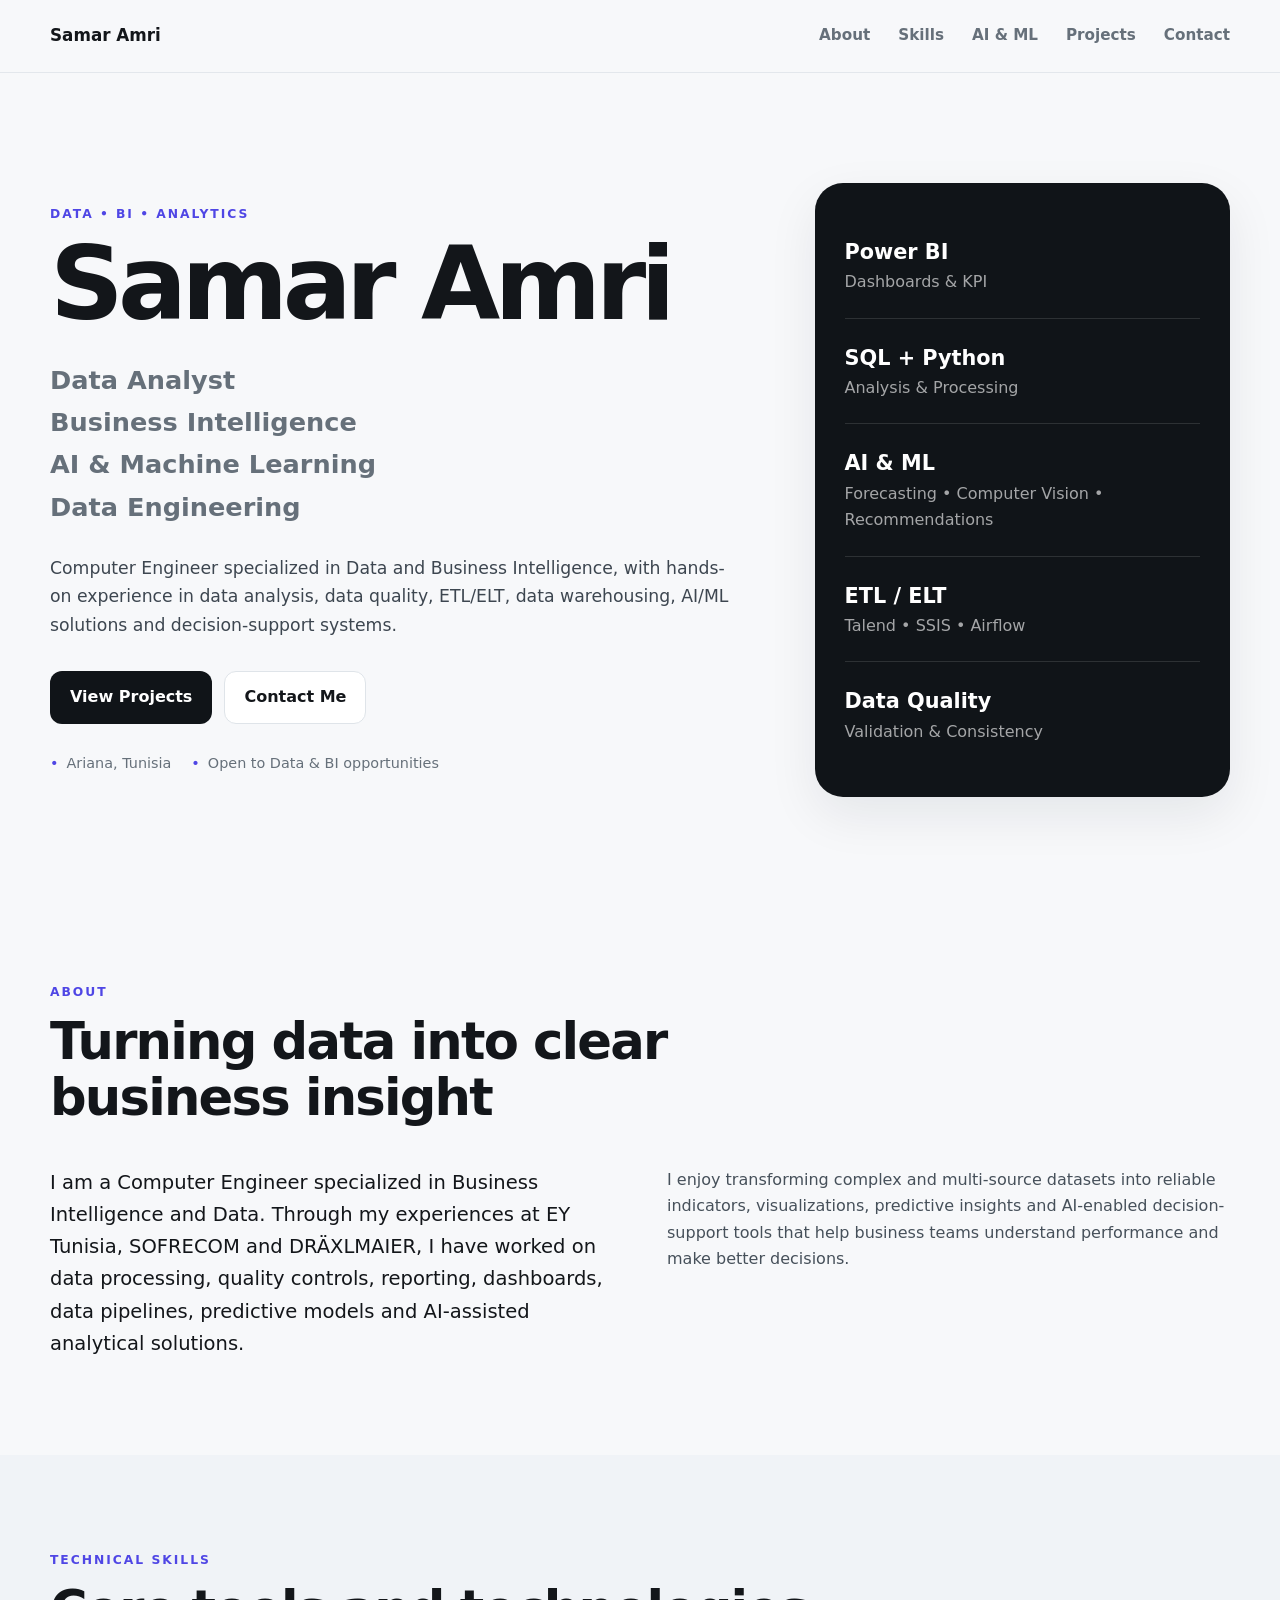
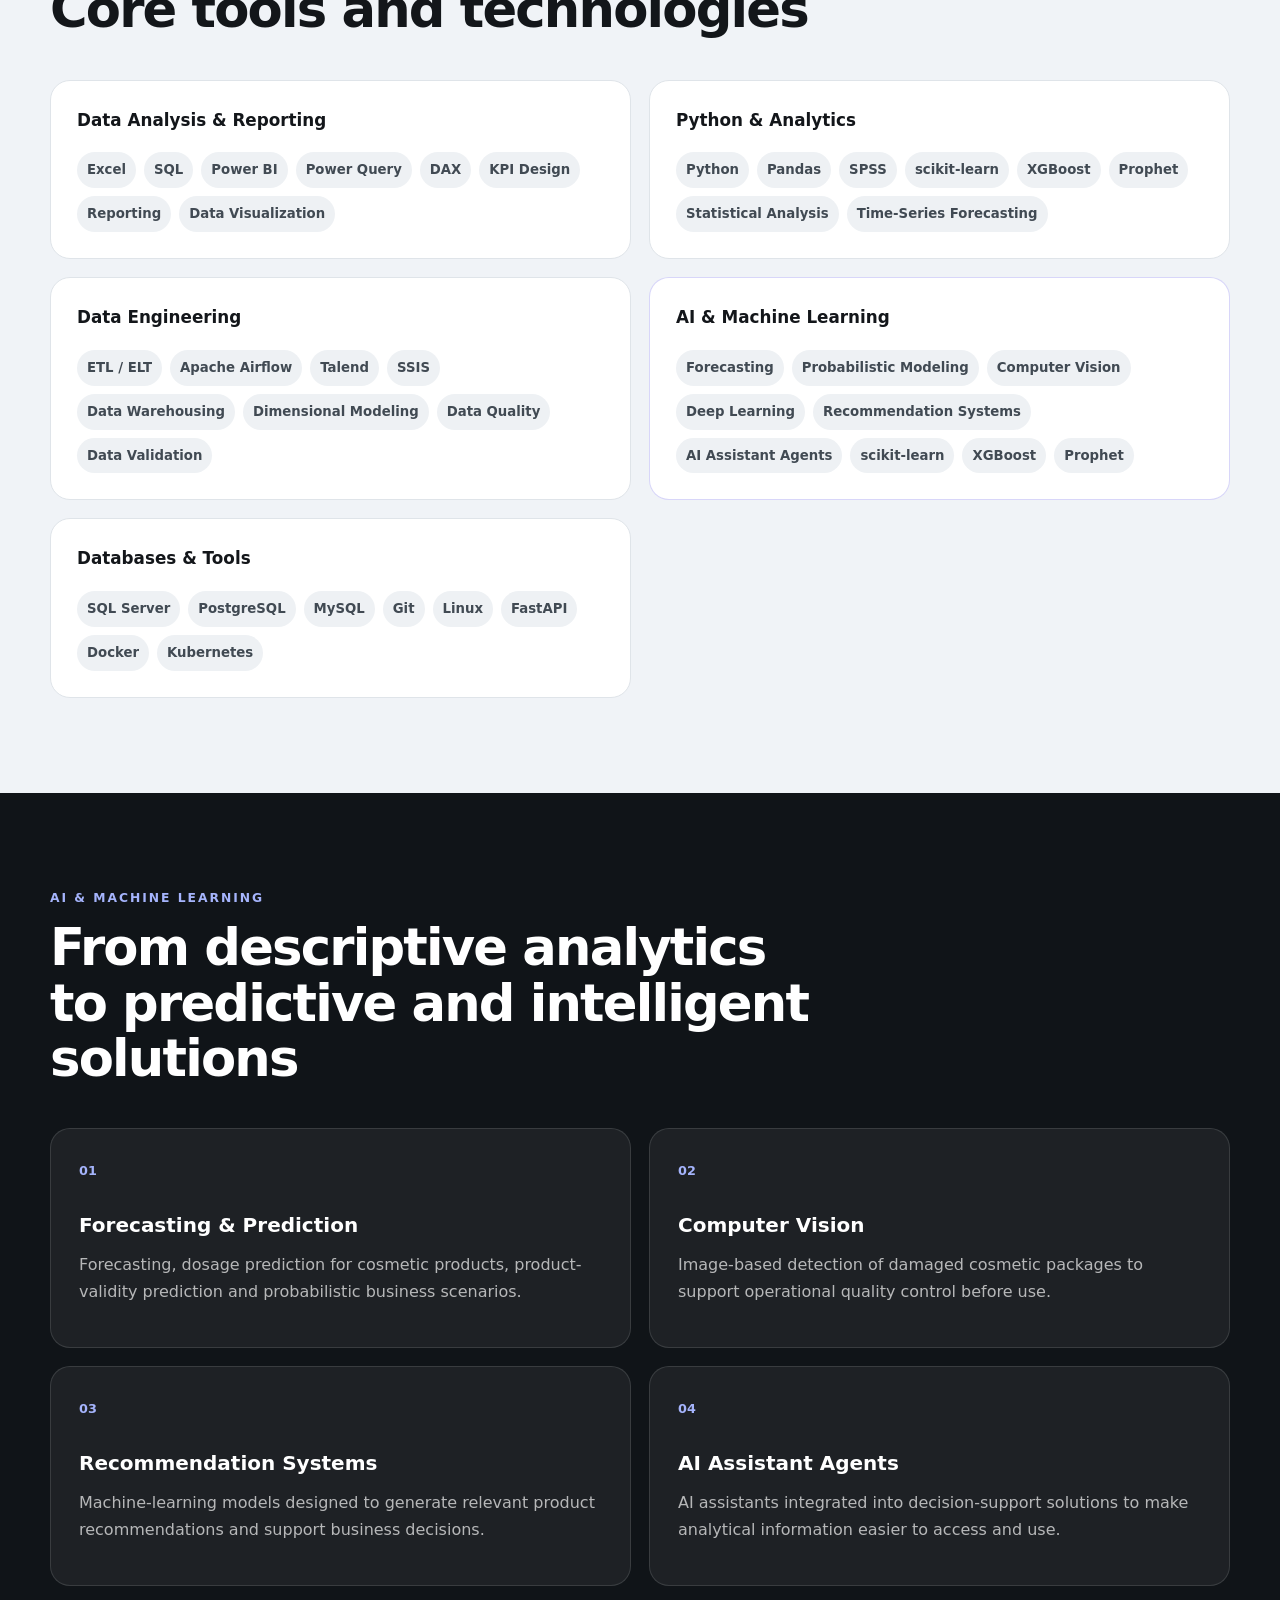
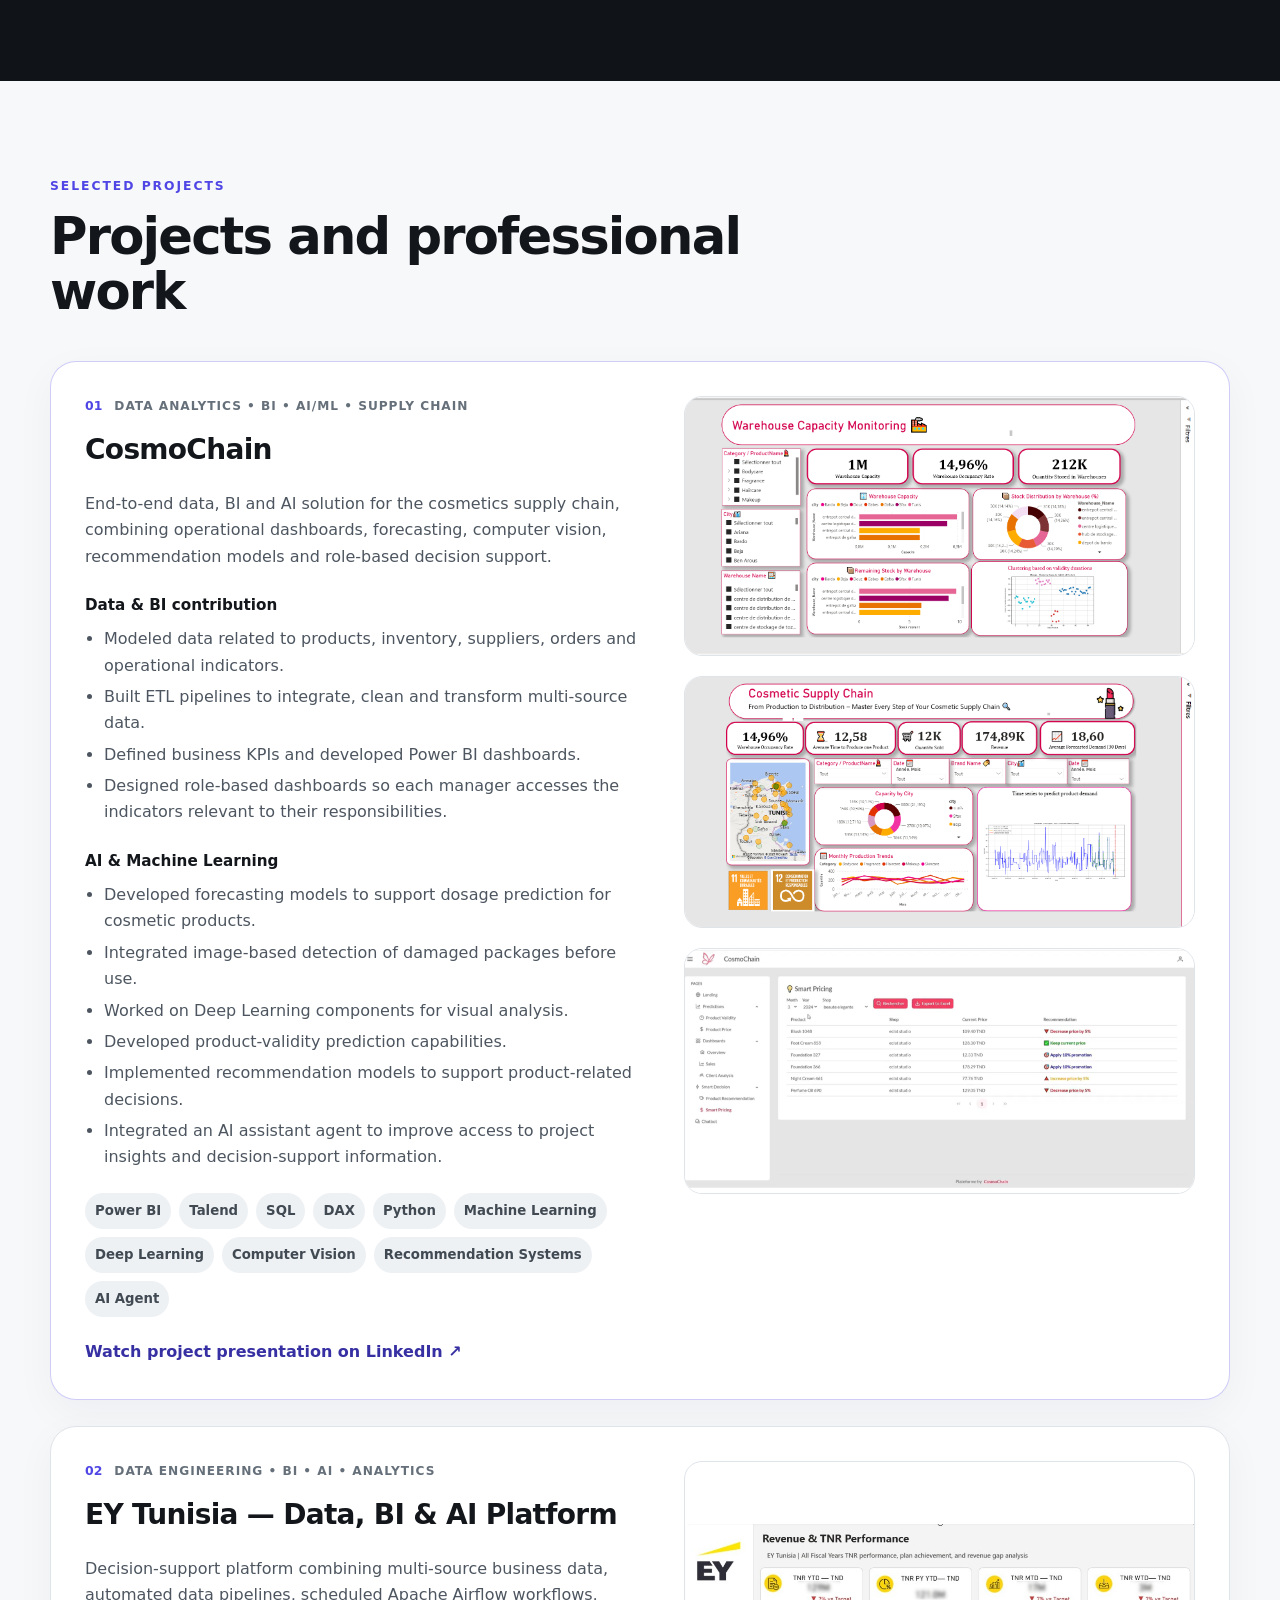
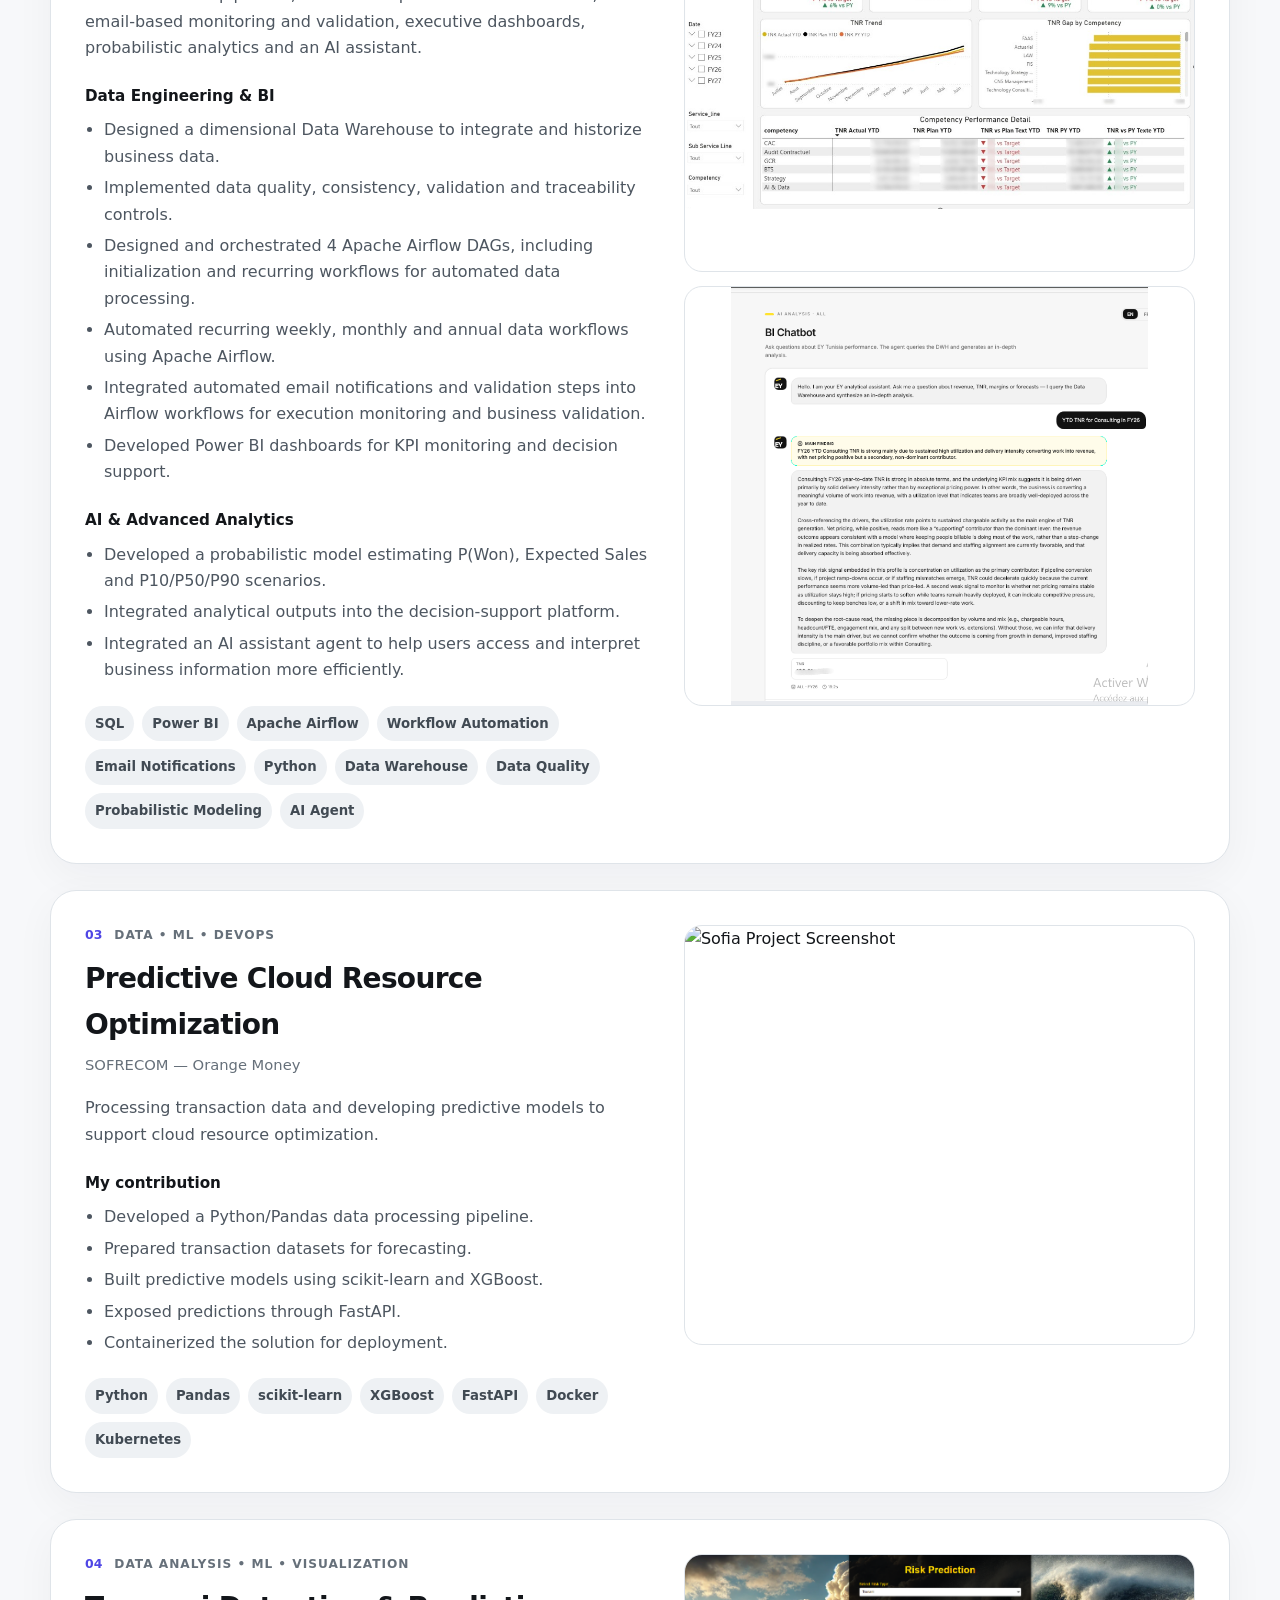
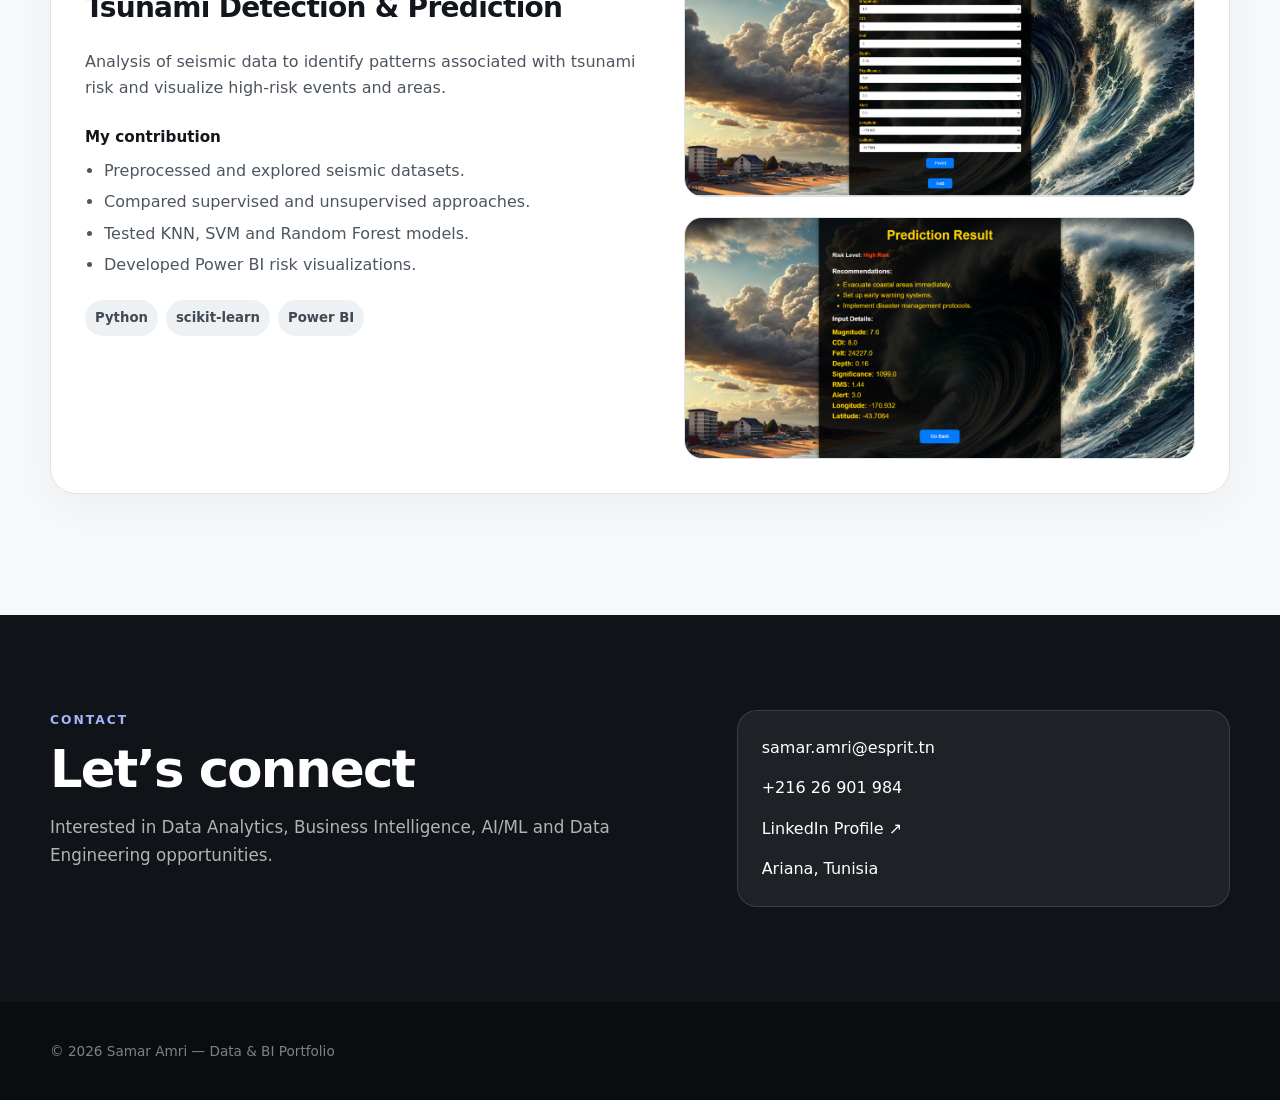
==== Samar_Amri_Portfolio_Project/index.html @ 47142811 "Initial portfolio" ====
<!DOCTYPE html>
<html lang="en">
<head>
  <meta charset="UTF-8" />
  <meta name="viewport" content="width=device-width, initial-scale=1.0" />
  <meta name="description" content="Samar Amri - Data Analyst, Business Intelligence and Data Engineering Portfolio" />
  <title>Samar Amri | Data & BI Portfolio</title>
  <link rel="stylesheet" href="css/style.css" />
</head>
<body>
  <header class="site-header">
    <div class="container nav-wrap">
      <a class="brand" href="#home">Samar Amri</a>
      <button class="menu-btn" id="menuBtn" aria-label="Open menu" aria-expanded="false">☰</button>
      <nav id="mainNav" class="main-nav">
        <a href="#about">About</a>
        <a href="#skills">Skills</a>
        <a href="#ai-ml">AI & ML</a>
        <a href="#projects">Projects</a>
        <a href="#contact">Contact</a>
      </nav>
    </div>
  </header>

  <main>
    <section class="hero" id="home">
      <div class="container hero-grid">
        <div class="hero-content">
          <p class="eyebrow">DATA • BI • ANALYTICS</p>
          <h1>Samar Amri</h1>
          <h2>
            Data Analyst
            <span>Business Intelligence</span>
            <span>AI & Machine Learning</span>
            <span>Data Engineering</span>
          </h2>
          <p class="hero-text">
            Computer Engineer specialized in Data and Business Intelligence,
            with hands-on experience in data analysis, data quality, ETL/ELT,
            data warehousing, AI/ML solutions and decision-support systems.
          </p>
          <div class="hero-actions">
            <a class="btn btn-primary" href="#projects">View Projects</a>
            <a class="btn btn-secondary" href="mailto:samar.amri@esprit.tn">Contact Me</a>
          </div>
          <div class="quick-info">
            <span>Ariana, Tunisia</span>
            <span>Open to Data & BI opportunities</span>
          </div>
        </div>

        <div class="hero-card">
          <div class="metric"><strong>Power BI</strong><span>Dashboards & KPI</span></div>
          <div class="metric"><strong>SQL + Python</strong><span>Analysis & Processing</span></div>
          <div class="metric"><strong>AI & ML</strong><span>Forecasting • Computer Vision • Recommendations</span></div>
          <div class="metric"><strong>ETL / ELT</strong><span>Talend • SSIS • Airflow</span></div>
          <div class="metric"><strong>Data Quality</strong><span>Validation & Consistency</span></div>
        </div>
      </div>
    </section>

    <section class="section" id="about">
      <div class="container">
        <div class="section-heading">
          <p class="section-kicker">About</p>
          <h2>Turning data into clear business insight</h2>
        </div>
        <div class="about-grid">
          <p class="lead">
            I am a Computer Engineer specialized in Business Intelligence and Data.
            Through my experiences at EY Tunisia, SOFRECOM and DRÄXLMAIER, I have
            worked on data processing, quality controls, reporting, dashboards,
            data pipelines, predictive models and AI-assisted analytical solutions.
          </p>
          <p>
            I enjoy transforming complex and multi-source datasets into reliable
            indicators, visualizations, predictive insights and AI-enabled decision-support
            tools that help business teams understand performance and make better decisions.
          </p>
        </div>
      </div>
    </section>

    <section class="section section-soft" id="skills">
      <div class="container">
        <div class="section-heading">
          <p class="section-kicker">Technical Skills</p>
          <h2>Core tools and technologies</h2>
        </div>

        <div class="skill-groups">
          <article class="skill-group">
            <h3>Data Analysis & Reporting</h3>
            <div class="chips">
              <span>Excel</span><span>SQL</span><span>Power BI</span><span>Power Query</span>
              <span>DAX</span><span>KPI Design</span><span>Reporting</span><span>Data Visualization</span>
            </div>
          </article>

          <article class="skill-group">
            <h3>Python & Analytics</h3>
            <div class="chips">
              <span>Python</span><span>Pandas</span><span>SPSS</span><span>scikit-learn</span>
              <span>XGBoost</span><span>Prophet</span><span>Statistical Analysis</span><span>Time-Series Forecasting</span>
            </div>
          </article>

          <article class="skill-group">
            <h3>Data Engineering</h3>
            <div class="chips">
              <span>ETL / ELT</span><span>Apache Airflow</span><span>Talend</span><span>SSIS</span>
              <span>Data Warehousing</span><span>Dimensional Modeling</span><span>Data Quality</span><span>Data Validation</span>
            </div>
          </article>

          <article class="skill-group ai-group">
            <h3>AI & Machine Learning</h3>
            <div class="chips">
              <span>Forecasting</span><span>Probabilistic Modeling</span>
              <span>Computer Vision</span><span>Deep Learning</span>
              <span>Recommendation Systems</span><span>AI Assistant Agents</span>
              <span>scikit-learn</span><span>XGBoost</span><span>Prophet</span>
            </div>
          </article>

          <article class="skill-group">
            <h3>Databases & Tools</h3>
            <div class="chips">
              <span>SQL Server</span><span>PostgreSQL</span><span>MySQL</span><span>Git</span>
              <span>Linux</span><span>FastAPI</span><span>Docker</span><span>Kubernetes</span>
            </div>
          </article>
        </div>
      </div>
    </section>

    <section class="section ai-section" id="ai-ml">
      <div class="container">
        <div class="section-heading">
          <p class="section-kicker">AI & Machine Learning</p>
          <h2>From descriptive analytics to predictive and intelligent solutions</h2>
        </div>

        <div class="ai-grid">
          <article class="ai-card">
            <span class="ai-index">01</span>
            <h3>Forecasting & Prediction</h3>
            <p>Forecasting, dosage prediction for cosmetic products, product-validity prediction and probabilistic business scenarios.</p>
          </article>

          <article class="ai-card">
            <span class="ai-index">02</span>
            <h3>Computer Vision</h3>
            <p>Image-based detection of damaged cosmetic packages to support operational quality control before use.</p>
          </article>

          <article class="ai-card">
            <span class="ai-index">03</span>
            <h3>Recommendation Systems</h3>
            <p>Machine-learning models designed to generate relevant product recommendations and support business decisions.</p>
          </article>

          <article class="ai-card">
            <span class="ai-index">04</span>
            <h3>AI Assistant Agents</h3>
            <p>AI assistants integrated into decision-support solutions to make analytical information easier to access and use.</p>
          </article>
        </div>
      </div>
    </section>

    <section class="section" id="projects">
      <div class="container">
        <div class="section-heading">
          <p class="section-kicker">Selected Projects</p>
          <h2>Projects and professional work</h2>
        </div>

        <article class="project-card featured-project">
          <div class="project-copy">
            <div class="project-topline"><span class="project-number">01</span><span class="project-type">Data Analytics • BI • AI/ML • Supply Chain</span></div>
            <h3>CosmoChain</h3>

            <p class="project-summary">
              End-to-end data, BI and AI solution for the cosmetics supply chain,
              combining operational dashboards, forecasting, computer vision,
              recommendation models and role-based decision support.
            </p>

            <h4>Data & BI contribution</h4>
            <ul>
              <li>Modeled data related to products, inventory, suppliers, orders and operational indicators.</li>
              <li>Built ETL pipelines to integrate, clean and transform multi-source data.</li>
              <li>Defined business KPIs and developed Power BI dashboards.</li>
              <li>Designed role-based dashboards so each manager accesses the indicators relevant to their responsibilities.</li>
            </ul>

            <h4>AI & Machine Learning</h4>
            <ul>
              <li>Developed forecasting models to support dosage prediction for cosmetic products.</li>
              <li>Integrated image-based detection of damaged packages before use.</li>
              <li>Worked on Deep Learning components for visual analysis.</li>
              <li>Developed product-validity prediction capabilities.</li>
              <li>Implemented recommendation models to support product-related decisions.</li>
              <li>Integrated an AI assistant agent to improve access to project insights and decision-support information.</li>
            </ul>

            <div class="tech-list">
              <span>Power BI</span><span>Talend</span><span>SQL</span><span>DAX</span>
              <span>Python</span><span>Machine Learning</span><span>Deep Learning</span>
              <span>Computer Vision</span><span>Recommendation Systems</span><span>AI Agent</span>
            </div>

            <a class="text-link" href="https://www.linkedin.com/feed/update/urn:li:activity:7330675248373088256/" target="_blank" rel="noopener">
              Watch project presentation on LinkedIn ↗
            </a>
          </div>

          <div class="project-visual">
  <div class="image-stack">

    <img
      src="images/cosmo3.PNG"
      alt="CosmoChain Power BI Dashboard"
    />
     <img
  src="images/cosmo1.PNG"
  alt="CosmoChain AI Assistant"
/>

    <img
      src="images/comso7.png"
      alt="CosmoChain AI and Machine Learning"
    />
   

  </div>
</div>
        </article>

       <article class="project-card">
  <div class="project-copy">

    <div class="project-topline">
      <span class="project-number">02</span>
      <span class="project-type">
        Data Engineering • BI • AI • Analytics
      </span>
    </div>

    <h3>EY Tunisia — Data, BI & AI Platform</h3>

    <p class="project-summary">
      Decision-support platform combining multi-source business data,
      automated data pipelines, scheduled Apache Airflow workflows,
      email-based monitoring and validation, executive dashboards,
      probabilistic analytics and an AI assistant.
    </p>

    <h4>Data Engineering & BI</h4>

    <ul>
      <li>
        Designed a dimensional Data Warehouse to integrate and historize
        business data.
      </li>

      <li>
        Implemented data quality, consistency, validation and traceability
        controls.
      </li>

      <li>
        Designed and orchestrated 4 Apache Airflow DAGs, including
        initialization and recurring workflows for automated data processing.
      </li>

      <li>
        Automated recurring weekly, monthly and annual data workflows
        using Apache Airflow.
      </li>

      <li>
        Integrated automated email notifications and validation steps
        into Airflow workflows for execution monitoring and business validation.
      </li>

      <li>
        Developed Power BI dashboards for KPI monitoring and
        decision support.
      </li>
    </ul>


    <h4>AI & Advanced Analytics</h4>

    <ul>
      <li>
        Developed a probabilistic model estimating P(Won),
        Expected Sales and P10/P50/P90 scenarios.
      </li>

      <li>
        Integrated analytical outputs into the decision-support platform.
      </li>

      <li>
        Integrated an AI assistant agent to help users access and
        interpret business information more efficiently.
      </li>
    </ul>


    <div class="tech-list">
      <span>SQL</span>
      <span>Power BI</span>
      <span>Apache Airflow</span>
      <span>Workflow Automation</span>
      <span>Email Notifications</span>
      <span>Python</span>
      <span>Data Warehouse</span>
      <span>Data Quality</span>
      <span>Probabilistic Modeling</span>
      <span>AI Agent</span>
    </div>



  </div>


  <div class="project-visual double">

    <img
      src="images/EY1.PNG"
      alt="EY Power BI Dashboard"
    />

    <img
      src="images/EY3.PNG"
      alt="EY AI and Analytics"
    />

  </div>
</article>

        <article class="project-card">
          <div class="project-copy">
            <div class="project-topline"><span class="project-number">03</span><span class="project-type">Data • ML • DevOps</span></div>
            <h3>Predictive Cloud Resource Optimization</h3>
            <p class="company-line">SOFRECOM — Orange Money</p>
            <p class="project-summary">
              Processing transaction data and developing predictive models
              to support cloud resource optimization.
            </p>
            <h4>My contribution</h4>
            <ul>
              <li>Developed a Python/Pandas data processing pipeline.</li>
              <li>Prepared transaction datasets for forecasting.</li>
              <li>Built predictive models using scikit-learn and XGBoost.</li>
              <li>Exposed predictions through FastAPI.</li>
              <li>Containerized the solution for deployment.</li>
            </ul>
            <div class="tech-list">
              <span>Python</span><span>Pandas</span><span>scikit-learn</span><span>XGBoost</span><span>FastAPI</span><span>Docker</span><span>Kubernetes</span>
            </div>
          </div>
                  <div class="project-visual">
            
  <img
    src="images/sof1.png"
    alt="Sofia Project Screenshot"
  />
        </article>
      

        <article class="project-card">
          <div class="project-copy">
            <div class="project-topline"><span class="project-number">04</span><span class="project-type">Data Analysis • ML • Visualization</span></div>
            <h3>Tsunami Detection & Prediction</h3>
            <p class="project-summary">
              Analysis of seismic data to identify patterns associated with tsunami risk
              and visualize high-risk events and areas.
            </p>
            <h4>My contribution</h4>
            <ul>
              <li>Preprocessed and explored seismic datasets.</li>
              <li>Compared supervised and unsupervised approaches.</li>
              <li>Tested KNN, SVM and Random Forest models.</li>
              <li>Developed Power BI risk visualizations.</li>
            </ul>
            <div class="tech-list"><span>Python</span><span>scikit-learn</span><span>Power BI</span></div>
          </div>
          <div class="project-visual">
  <div class="image-stack">

    <img
      src="images/tsu1.PNG"
      alt="Tsunami Project Screenshot 1"
    />

    <img
      src="images/tsu2.PNG"
      alt="Tsunami Project Screenshot 2"
    />

  </div>
</div>
        </article>
      </div>
    </section>

    <section class="section contact-section" id="contact">
      <div class="container contact-grid">
        <div>
          <p class="section-kicker light">Contact</p>
          <h2>Let’s connect</h2>
          <p class="contact-text">Interested in Data Analytics, Business Intelligence, AI/ML and Data Engineering opportunities.</p>
        </div>
        <div class="contact-card">
          <a href="mailto:samar.amri@esprit.tn">samar.amri@esprit.tn</a>
          <a href="tel:+21626901984">+216 26 901 984</a>
          <a href="https://www.linkedin.com/in/your-profile/" target="_blank" rel="noopener">LinkedIn Profile ↗</a>
          <span>Ariana, Tunisia</span>
        </div>
      </div>
    </section>
  </main>

  <footer class="site-footer">
    <div class="container"><p>© 2026 Samar Amri — Data & BI Portfolio</p></div>
  </footer>

  <script src="js/main.js"></script>
</body>
</html>
---- Samar_Amri_Portfolio_Project/css/style.css ----
:root {
  --bg: #f7f8fa;
  --surface: #ffffff;
  --surface-soft: #f0f3f7;
  --text: #13161a;
  --muted: #66707a;
  --line: #dfe4e9;
  --dark: #101418;
  --accent: #4f46e5;
  --accent-dark: #3730a3;
  --radius: 20px;
  --shadow: 0 18px 50px rgba(16, 24, 40, 0.08);
  --container: 1180px;
}
* { box-sizing: border-box; }
html { scroll-behavior: smooth; }
body {
  margin: 0;
  font-family: Inter, ui-sans-serif, system-ui, -apple-system, BlinkMacSystemFont, "Segoe UI", sans-serif;
  background: var(--bg);
  color: var(--text);
  line-height: 1.65;
}
img { max-width: 100%; display: block; }
a { color: inherit; }
.container { width: min(var(--container), calc(100% - 40px)); margin: 0 auto; }

.site-header {
  position: sticky;
  top: 0;
  z-index: 1000;
  background: rgba(247, 248, 250, 0.92);
  backdrop-filter: blur(14px);
  border-bottom: 1px solid rgba(223, 228, 233, 0.8);
}
.nav-wrap { min-height: 72px; display: flex; align-items: center; justify-content: space-between; }
.brand { text-decoration: none; font-weight: 800; font-size: 1.05rem; }
.main-nav { display: flex; gap: 28px; }
.main-nav a { text-decoration: none; color: var(--muted); font-size: 0.95rem; font-weight: 600; }
.main-nav a:hover { color: var(--text); }
.menu-btn { display: none; border: 0; background: transparent; font-size: 1.6rem; cursor: pointer; }

.hero { padding: 110px 0 90px; }
.hero-grid { display: grid; grid-template-columns: 1.25fr 0.75fr; gap: 72px; align-items: center; }
.eyebrow, .section-kicker {
  margin: 0 0 12px;
  font-size: 0.77rem;
  letter-spacing: 0.16em;
  text-transform: uppercase;
  font-weight: 800;
  color: var(--accent);
}
.hero h1 { margin: 0; font-size: clamp(3.3rem, 8vw, 6.8rem); line-height: 0.92; letter-spacing: -0.055em; }
.hero h2 { margin: 28px 0 0; font-size: clamp(1.2rem, 2vw, 1.65rem); font-weight: 600; color: var(--muted); }
.hero h2 span { display: block; }
.hero-text { max-width: 690px; margin: 26px 0 0; font-size: 1.08rem; color: #3d4650; }
.hero-actions { margin-top: 32px; display: flex; gap: 12px; flex-wrap: wrap; }
.btn {
  display: inline-flex;
  align-items: center;
  justify-content: center;
  text-decoration: none;
  padding: 12px 19px;
  border-radius: 12px;
  font-weight: 750;
  border: 1px solid transparent;
}
.btn-primary { background: var(--dark); color: white; }
.btn-primary:hover { background: #252b31; }
.btn-secondary { background: var(--surface); border-color: var(--line); }
.quick-info { margin-top: 28px; display: flex; gap: 20px; flex-wrap: wrap; color: var(--muted); font-size: 0.9rem; }
.quick-info span::before { content: "•"; color: var(--accent); margin-right: 8px; }

.hero-card { background: var(--dark); color: white; border-radius: 28px; padding: 30px; box-shadow: var(--shadow); }
.metric { padding: 22px 0; border-bottom: 1px solid rgba(255,255,255,0.12); }
.metric:last-child { border-bottom: 0; }
.metric strong { display: block; font-size: 1.3rem; }
.metric span { color: rgba(255,255,255,0.62); }

.section { padding: 95px 0; }
.section-soft { background: var(--surface-soft); }
.section-heading { max-width: 760px; margin-bottom: 42px; }
.section-heading h2, .contact-section h2 { margin: 0; font-size: clamp(2rem, 4vw, 3.5rem); line-height: 1.08; letter-spacing: -0.035em; }
.about-grid { display: grid; grid-template-columns: 1fr 1fr; gap: 54px; }
.about-grid p { margin: 0; color: #46505a; }
.about-grid .lead { font-size: 1.22rem; color: var(--text); }

.skill-groups { display: grid; grid-template-columns: repeat(2, 1fr); gap: 18px; }
.skill-group { background: var(--surface); border: 1px solid var(--line); border-radius: var(--radius); padding: 26px; }
.skill-group h3 { margin: 0 0 18px; font-size: 1.05rem; }
.chips, .tech-list { display: flex; flex-wrap: wrap; gap: 8px; }
.chips span, .tech-list span {
  padding: 7px 10px;
  border-radius: 999px;
  background: #eef1f4;
  color: #414a53;
  font-size: 0.83rem;
  font-weight: 650;
}

.project-card {
  display: grid;
  grid-template-columns: 1.05fr 0.95fr;
  gap: 34px;
  background: var(--surface);
  border: 1px solid var(--line);
  border-radius: 26px;
  padding: 34px;
  margin-bottom: 26px;
  box-shadow: 0 12px 40px rgba(16, 24, 40, 0.045);
}
.featured-project { border-color: rgba(79, 70, 229, 0.27); }
.project-topline { display: flex; align-items: center; gap: 12px; margin-bottom: 10px; }
.project-number { font-size: 0.78rem; font-weight: 850; color: var(--accent); }
.project-type { font-size: 0.76rem; text-transform: uppercase; letter-spacing: 0.08em; color: var(--muted); font-weight: 750; }
.project-card h3 { margin: 0; font-size: 1.75rem; letter-spacing: -0.025em; }
.company-line { margin: 5px 0 0; color: var(--muted); font-size: 0.92rem; }
.project-summary { margin: 18px 0 0; color: #4d5660; }
.project-card h4 { margin: 23px 0 8px; font-size: 0.95rem; }
.project-card ul { margin: 0; padding-left: 19px; color: #4d5660; }
.project-card li + li { margin-top: 5px; }
.tech-list { margin-top: 22px; }
.text-link { display: inline-block; margin-top: 22px; font-weight: 800; text-decoration: none; color: var(--accent-dark); }
.text-link:hover { text-decoration: underline; }

.project-visual { display: flex; align-items: stretch; min-height: 330px; }
.project-visual.double { display: grid; grid-template-columns: 1fr; gap: 14px; }
.image-placeholder {
  width: 100%;
  min-height: 250px;
  border: 1.5px dashed #bbc3cc;
  background: linear-gradient(135deg, rgba(79,70,229,0.05), rgba(79,70,229,0)), #f5f7f9;
  border-radius: 18px;
  display: flex;
  flex-direction: column;
  align-items: center;
  justify-content: center;
  text-align: center;
  padding: 24px;
  color: var(--muted);
}
.image-placeholder strong { color: var(--text); margin-bottom: 6px; }
.project-visual img {
  width: 100%;
  height: auto;
  max-height: 420px;
  object-fit: contain;
  border-radius: 18px;
  border: 1px solid var(--line);
}
.privacy-note { margin-top: 18px; font-size: 0.8rem; color: var(--muted); }

.contact-section { background: var(--dark); color: white; }
.section-kicker.light { color: #a5b4fc; }
.contact-grid { display: grid; grid-template-columns: 1fr 0.8fr; gap: 70px; align-items: start; }
.contact-text { max-width: 620px; color: rgba(255,255,255,0.68); font-size: 1.05rem; }
.contact-card {
  display: grid;
  gap: 14px;
  background: rgba(255,255,255,0.06);
  border: 1px solid rgba(255,255,255,0.13);
  border-radius: 20px;
  padding: 24px;
}
.contact-card a, .contact-card span { color: white; text-decoration: none; }
.contact-card a:hover { text-decoration: underline; }

.site-footer { background: #0a0d10; color: rgba(255,255,255,0.48); padding: 24px 0; font-size: 0.85rem; }

@media (max-width: 900px) {
  .hero { padding-top: 80px; }
  .hero-grid, .about-grid, .project-card, .contact-grid { grid-template-columns: 1fr; }
  .skill-groups { grid-template-columns: 1fr; }
  .hero-card { max-width: 620px; }
  .project-visual { min-height: 260px; }
}

@media (max-width: 720px) {
  .container { width: min(var(--container), calc(100% - 28px)); }
  .menu-btn { display: block; }
  .main-nav {
    display: none;
    position: absolute;
    top: 72px;
    right: 14px;
    left: 14px;
    background: var(--surface);
    border: 1px solid var(--line);
    border-radius: 16px;
    padding: 14px;
    box-shadow: var(--shadow);
    flex-direction: column;
    gap: 0;
  }
  .main-nav.open { display: flex; }
  .main-nav a { padding: 12px; }
  .section { padding: 72px 0; }
  .hero h1 { font-size: clamp(3rem, 15vw, 5.5rem); }
  .project-card { padding: 22px; }
}

@media print {
  .site-header, .hero-actions, .menu-btn { display: none !important; }
  body { background: white; }
  .hero, .section { padding: 30px 0; }
  .project-card, .skill-group, .hero-card { box-shadow: none; break-inside: avoid; }
  a { text-decoration: none; }
}


/* =========================================================
   AI / ML SECTION
   ========================================================= */
.ai-section {
  background: var(--dark);
  color: white;
}
.ai-section .section-heading h2 { max-width: 900px; }
.ai-section .section-kicker { color: #a5b4fc; }

.ai-grid {
  display: grid;
  grid-template-columns: repeat(2, 1fr);
  gap: 18px;
}
.ai-card {
  min-height: 220px;
  padding: 28px;
  border-radius: 20px;
  background: rgba(255,255,255,0.06);
  border: 1px solid rgba(255,255,255,0.12);
}
.ai-card .ai-index {
  display: inline-block;
  margin-bottom: 28px;
  color: #a5b4fc;
  font-size: 0.8rem;
  font-weight: 850;
}
.ai-card h3 { margin: 0 0 10px; font-size: 1.25rem; }
.ai-card p { margin: 0; color: rgba(255,255,255,0.68); }


.image-stack {
  width: 100%;
  display: flex;
  flex-direction: column;
  gap: 20px;
}
.ai-group { border-color: rgba(79, 70, 229, 0.22); }

@media (max-width: 900px) {
  .ai-grid { grid-template-columns: 1fr; }
}
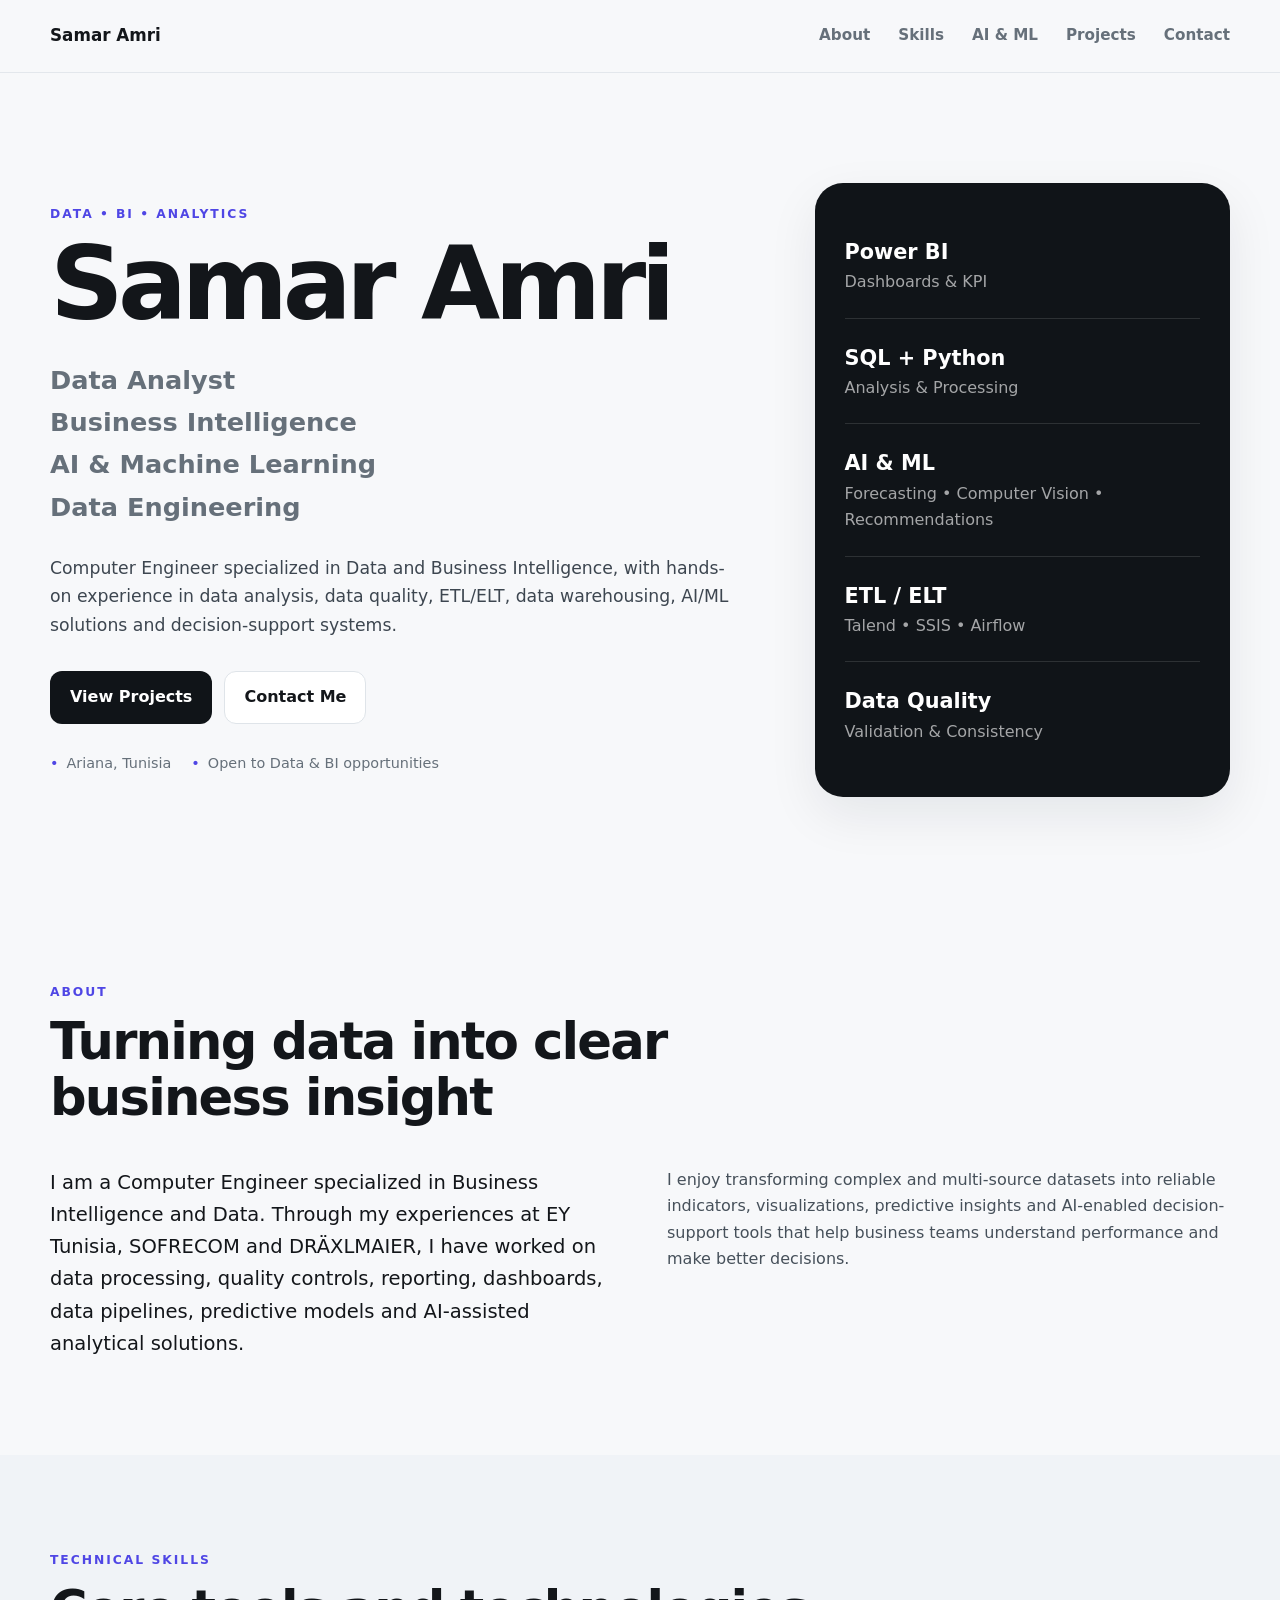
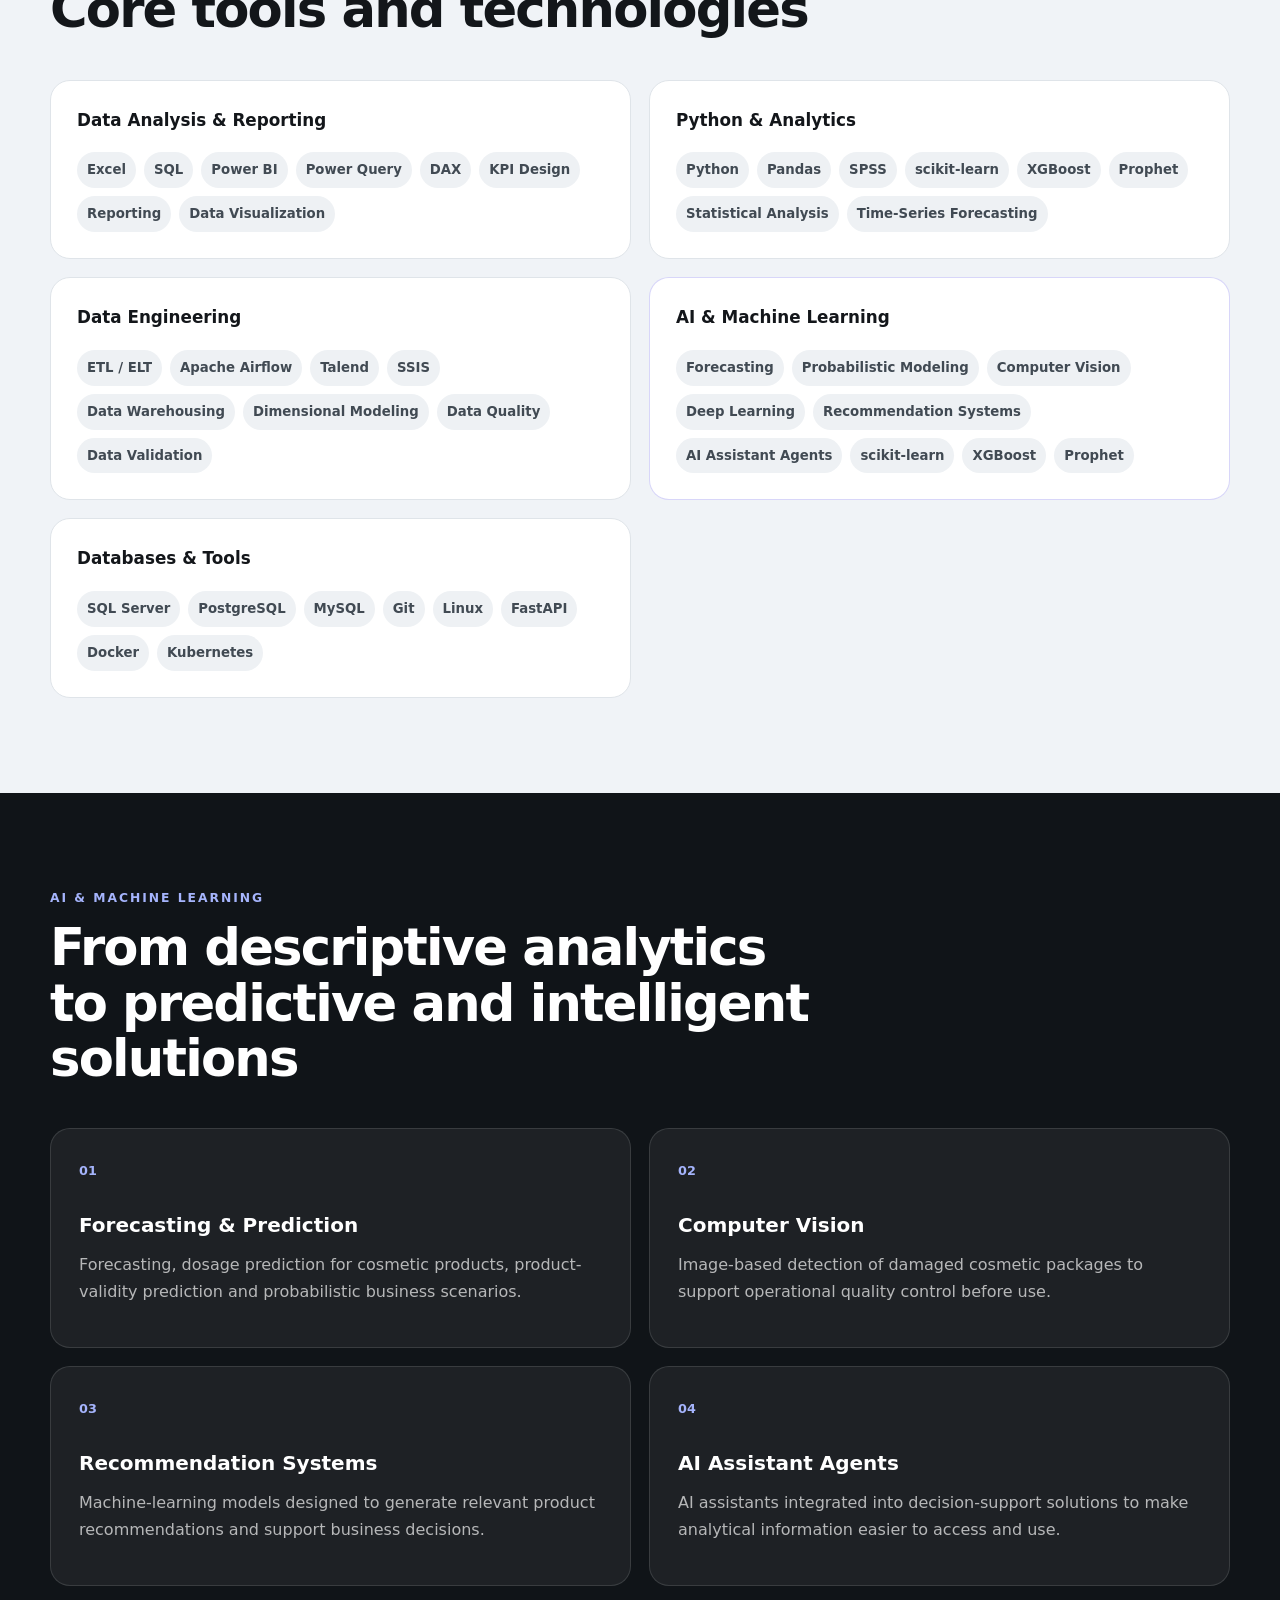
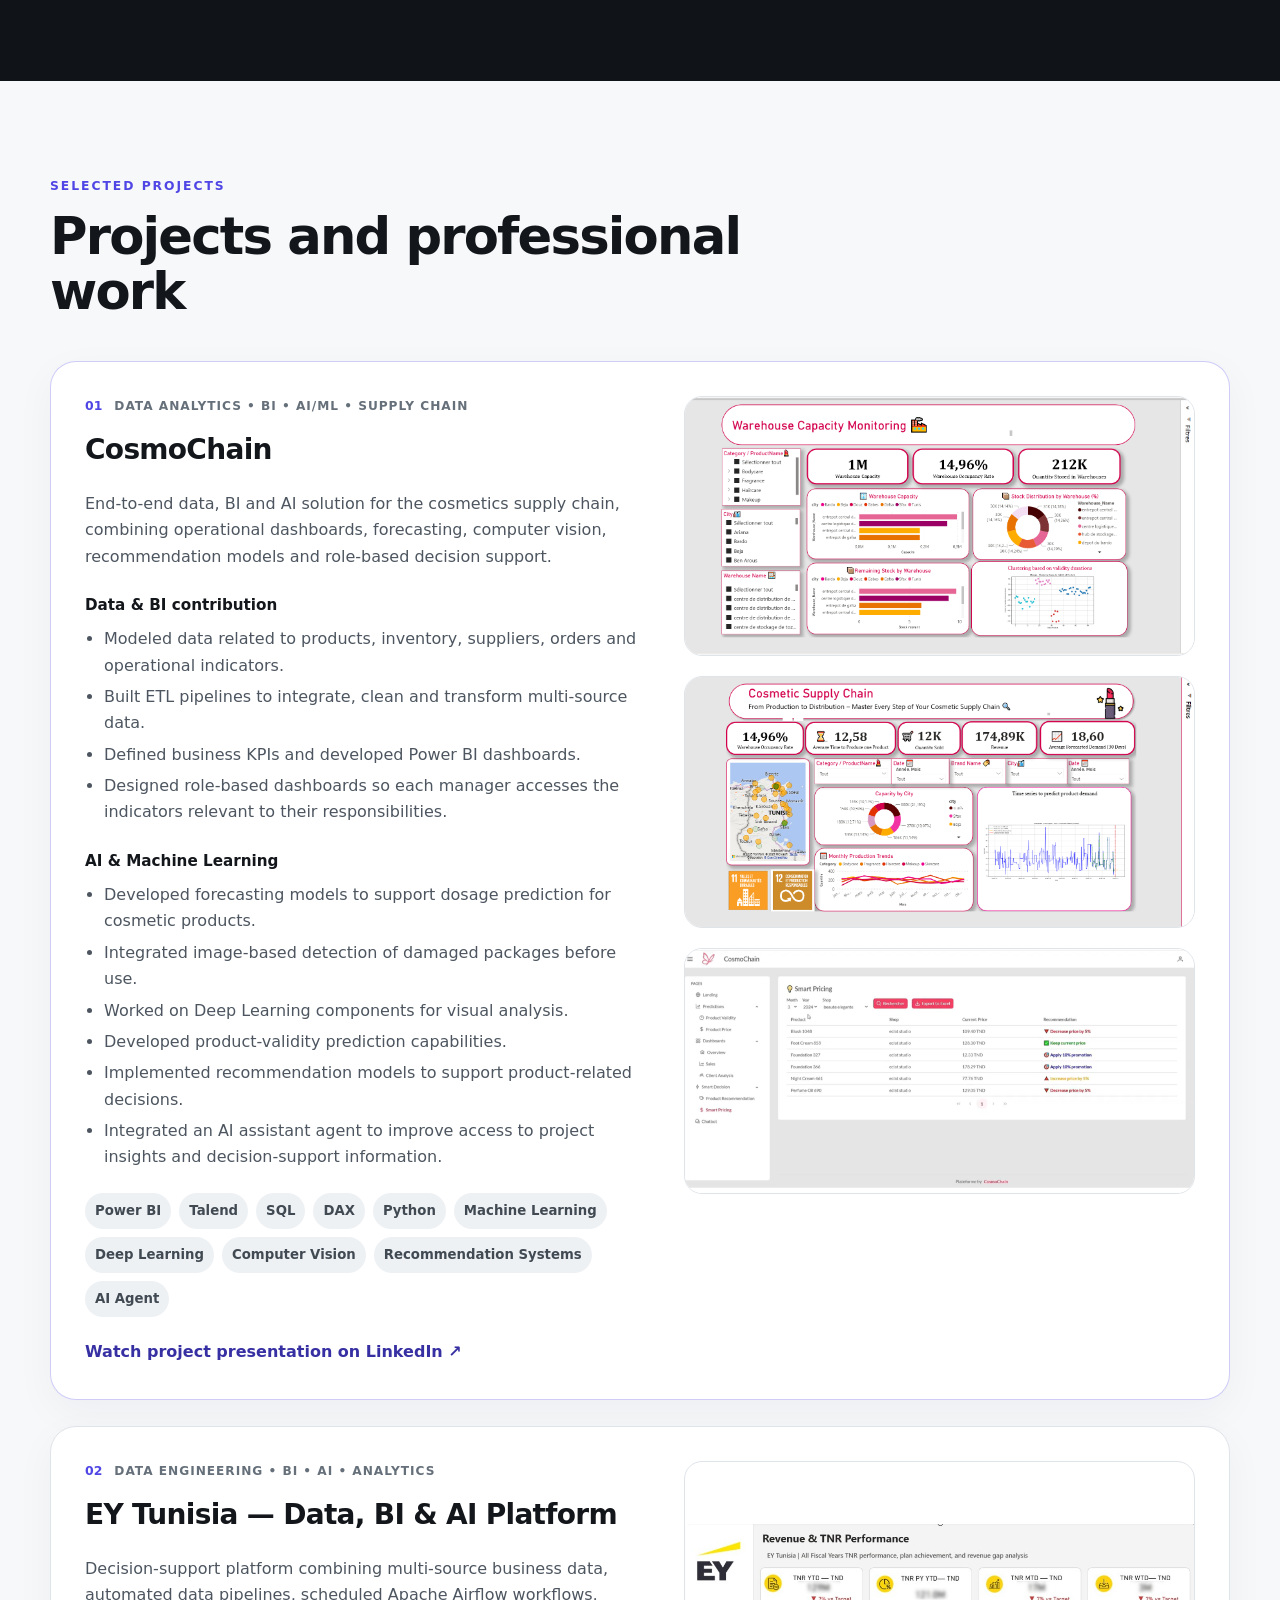
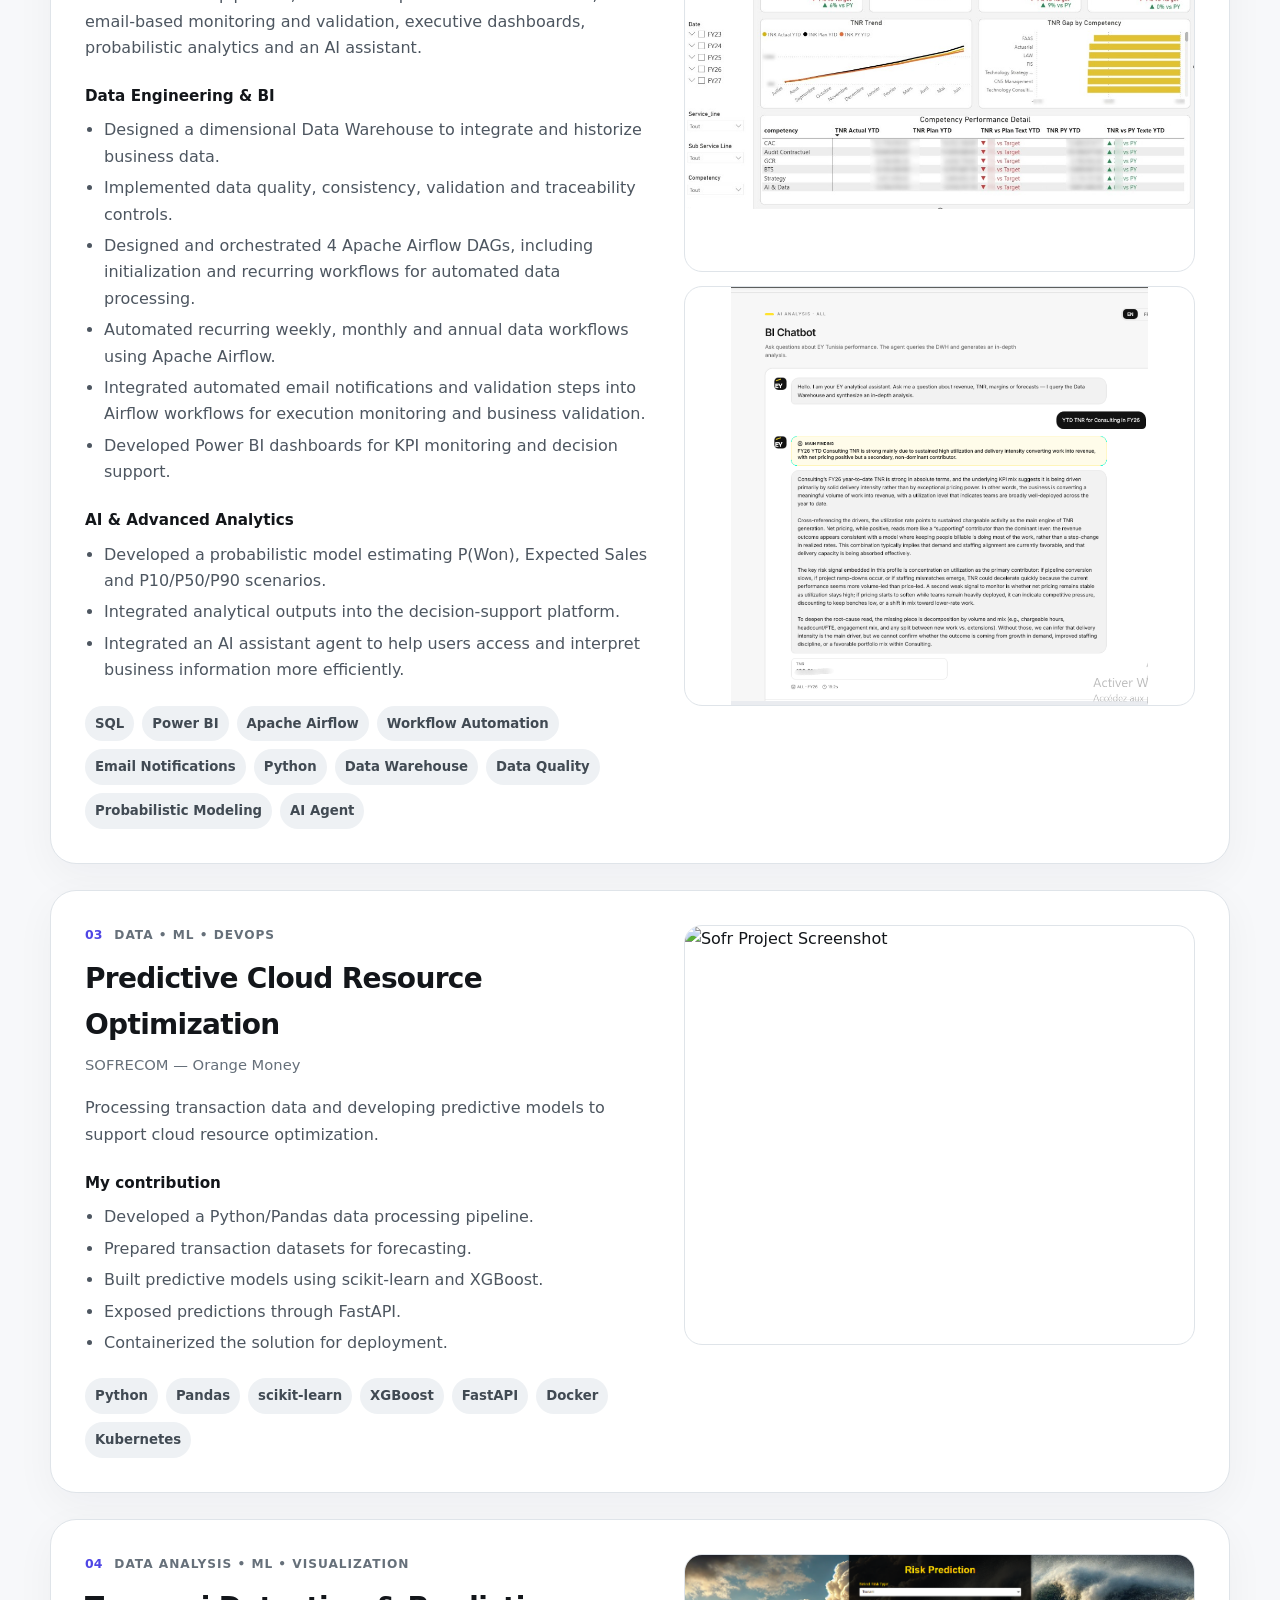
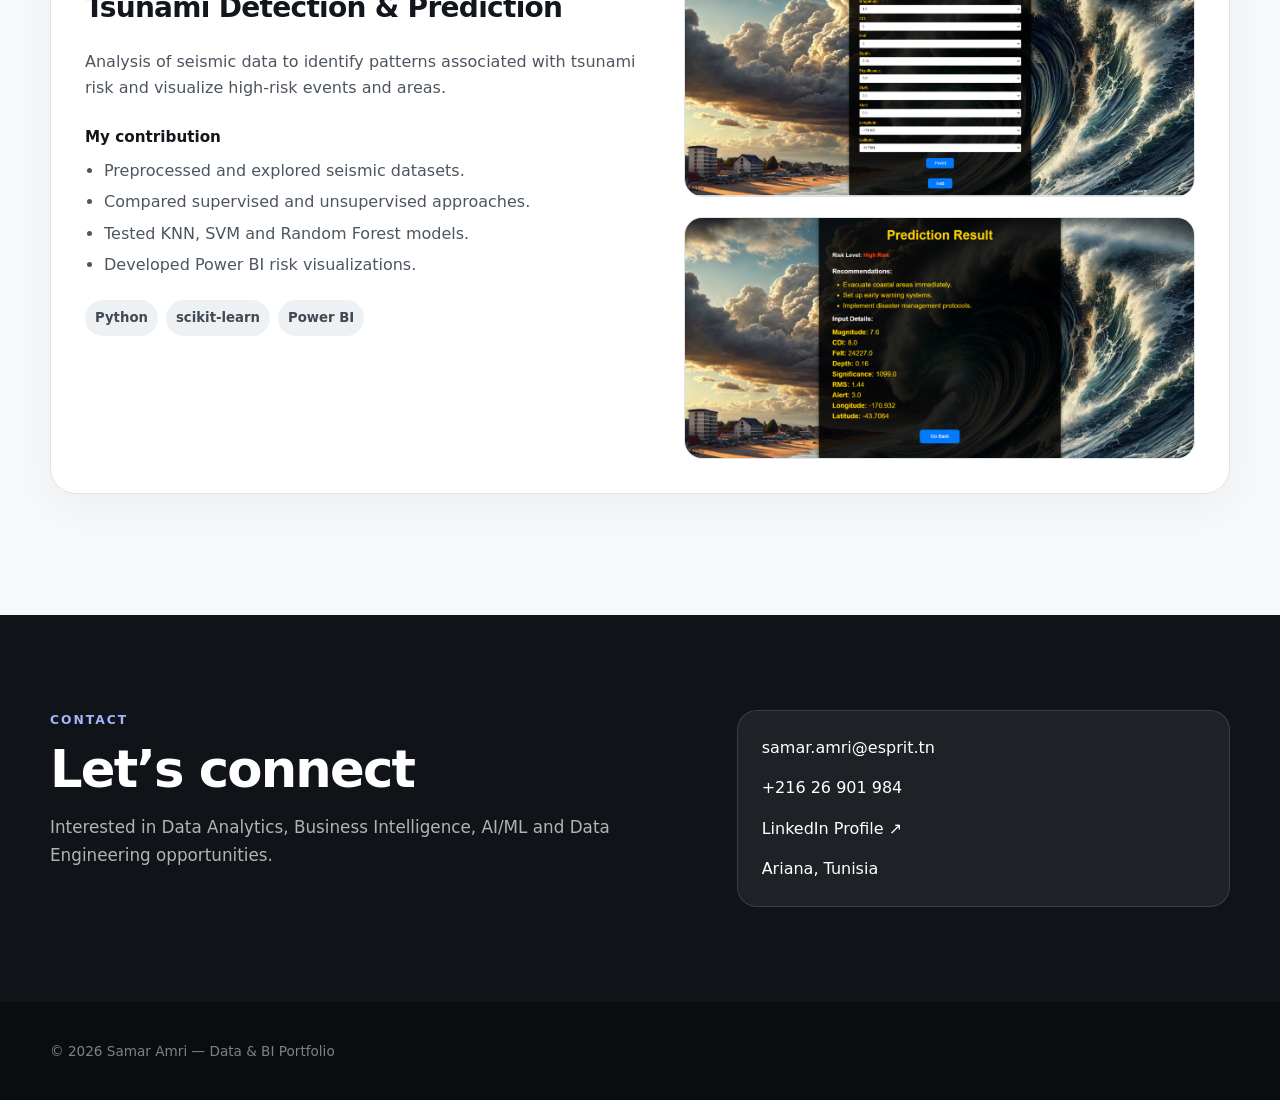
==== commit f9f2a79a: "Rename file" ====
--- a/Samar_Amri_Portfolio_Project/index.html
+++ b/Samar_Amri_Portfolio_Project/index.html
@@ -369,7 +369,7 @@
             
   <img
     src="images/sof1.png"
-    alt="Sofia Project Screenshot"
+    alt="Sofr Project Screenshot"
   />
         </article>
       
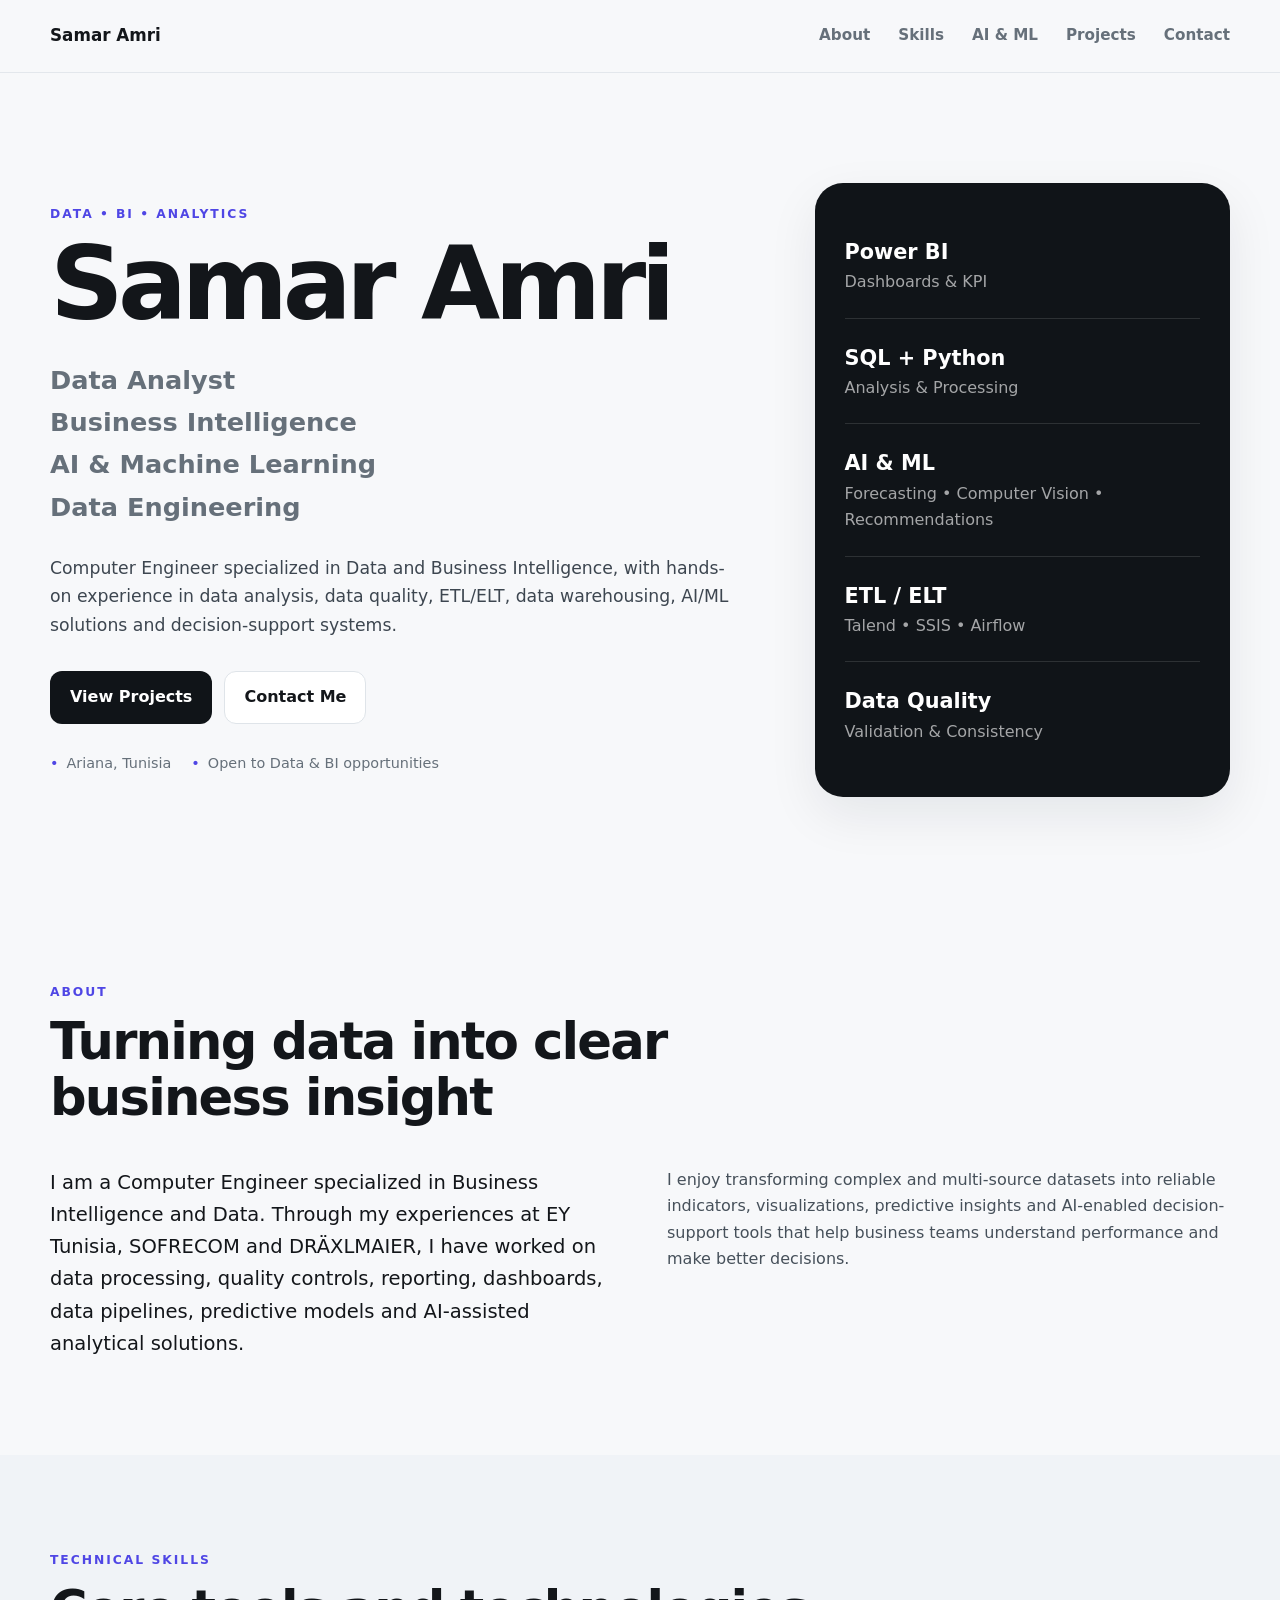
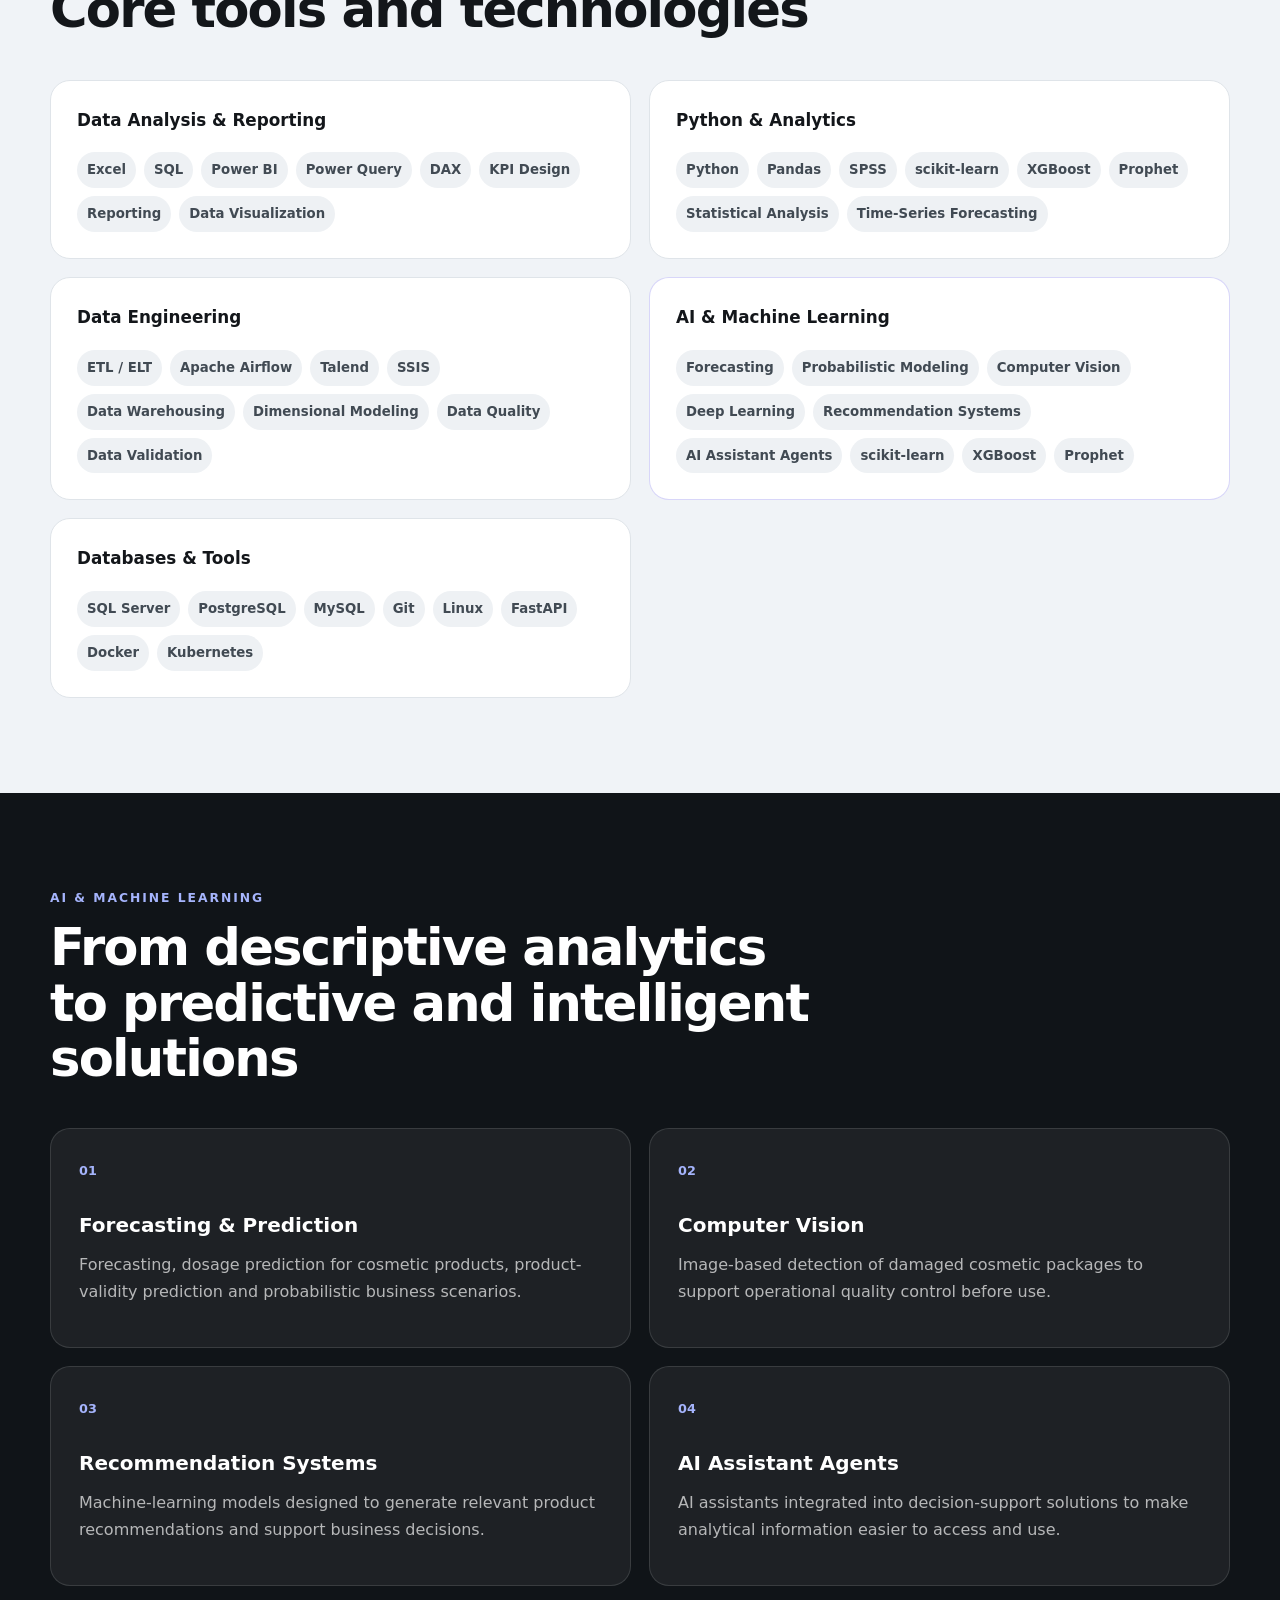
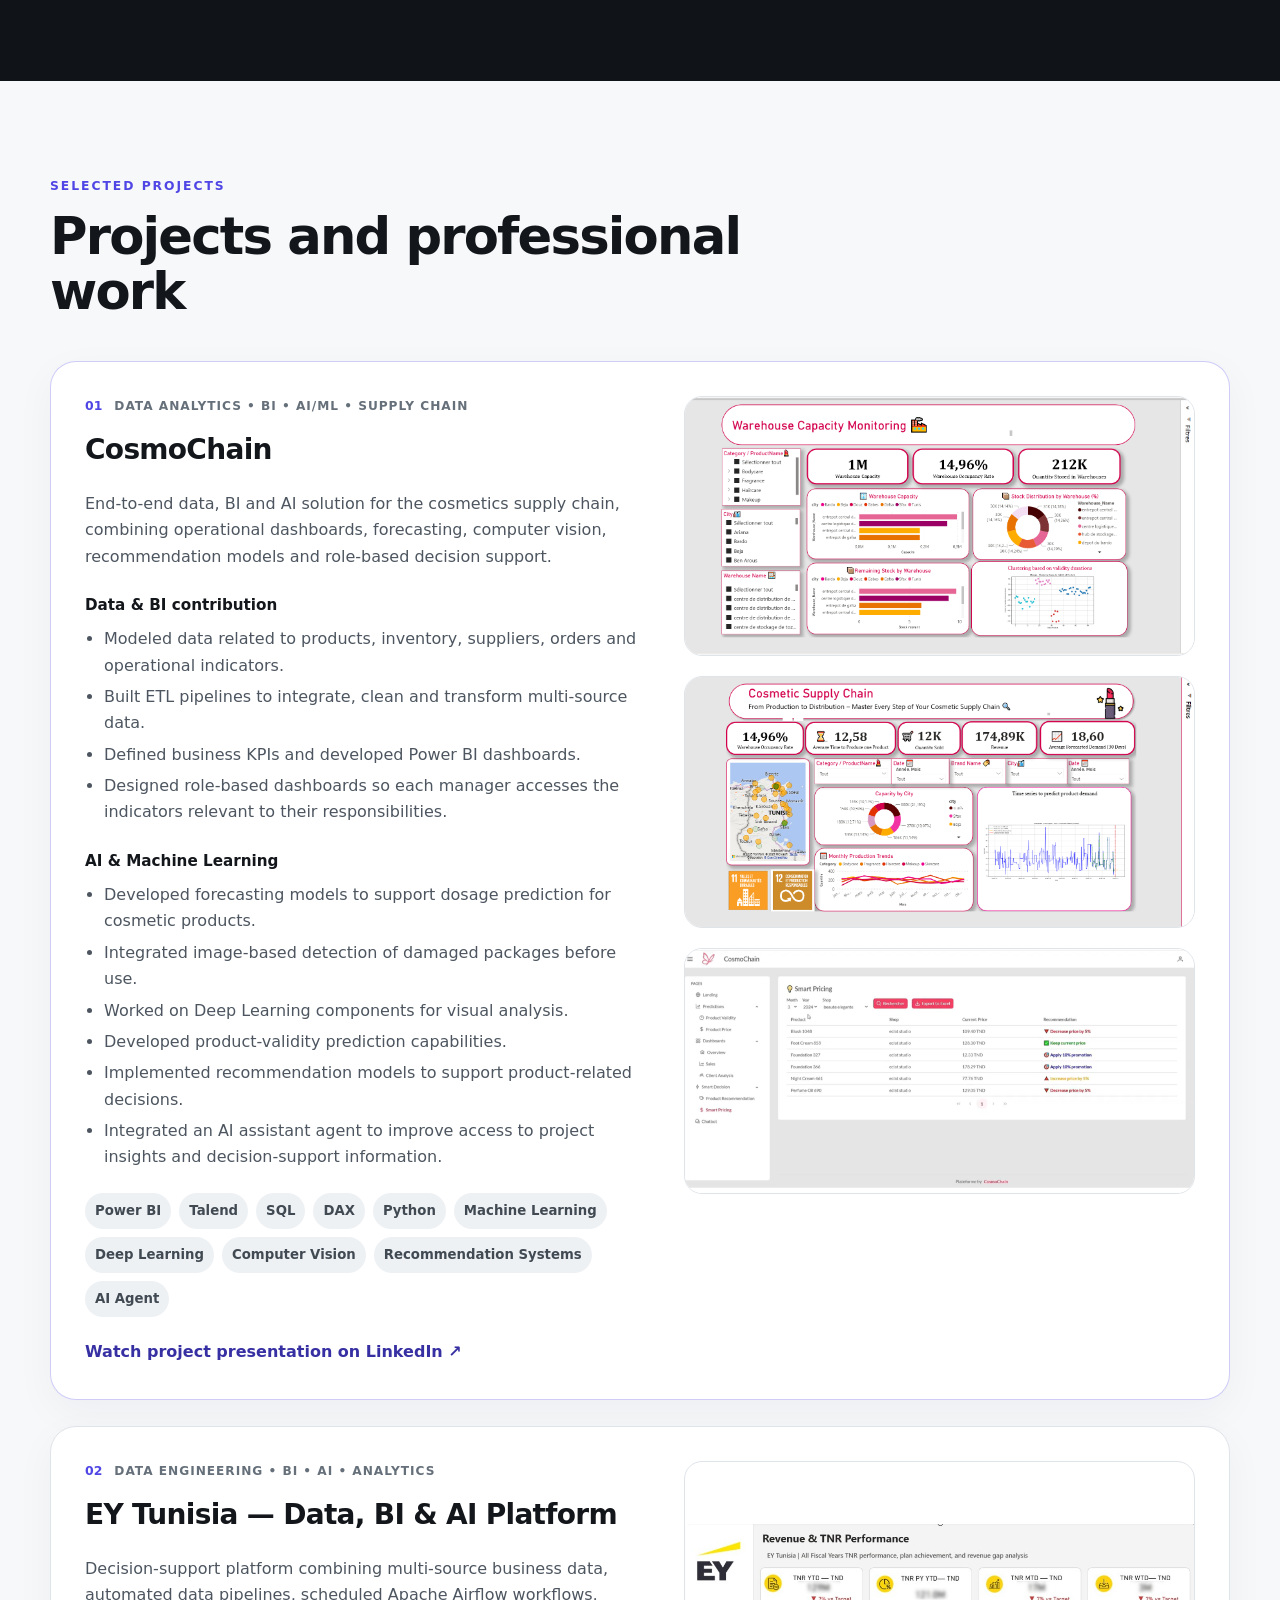
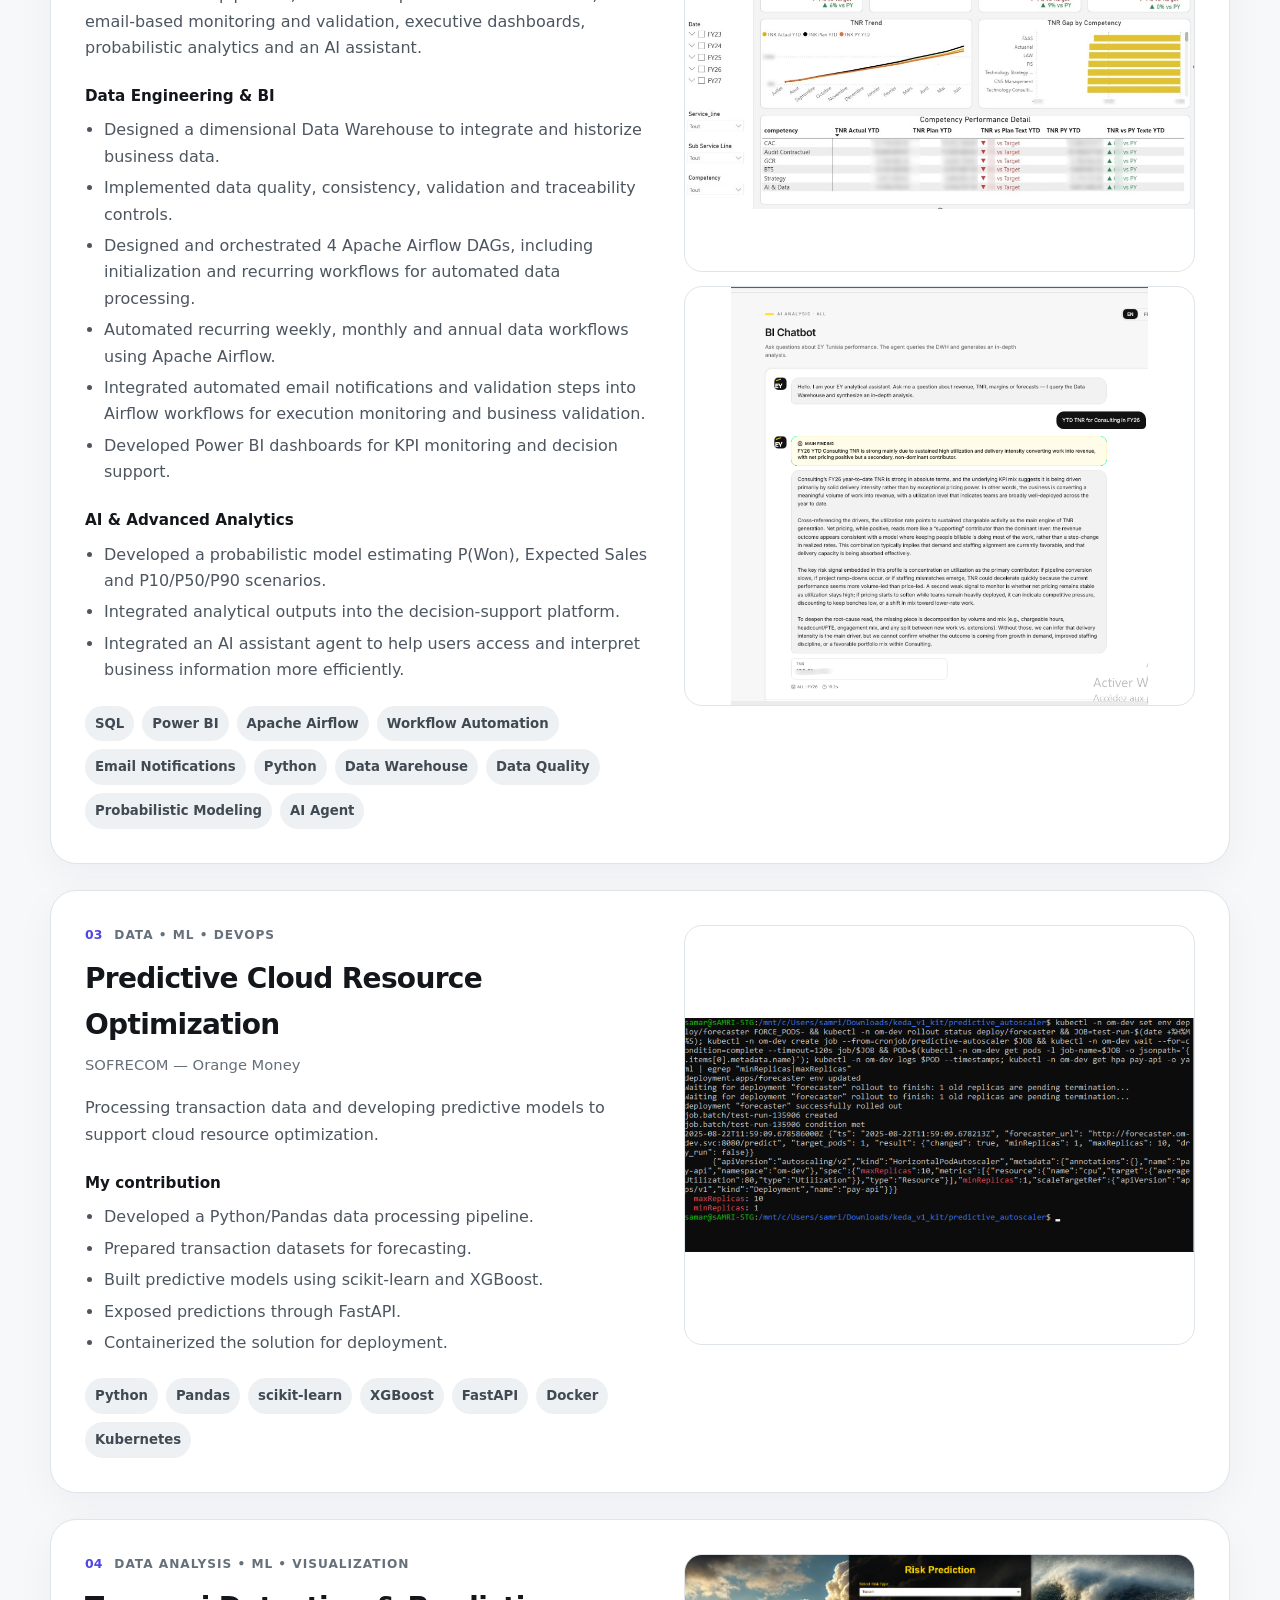
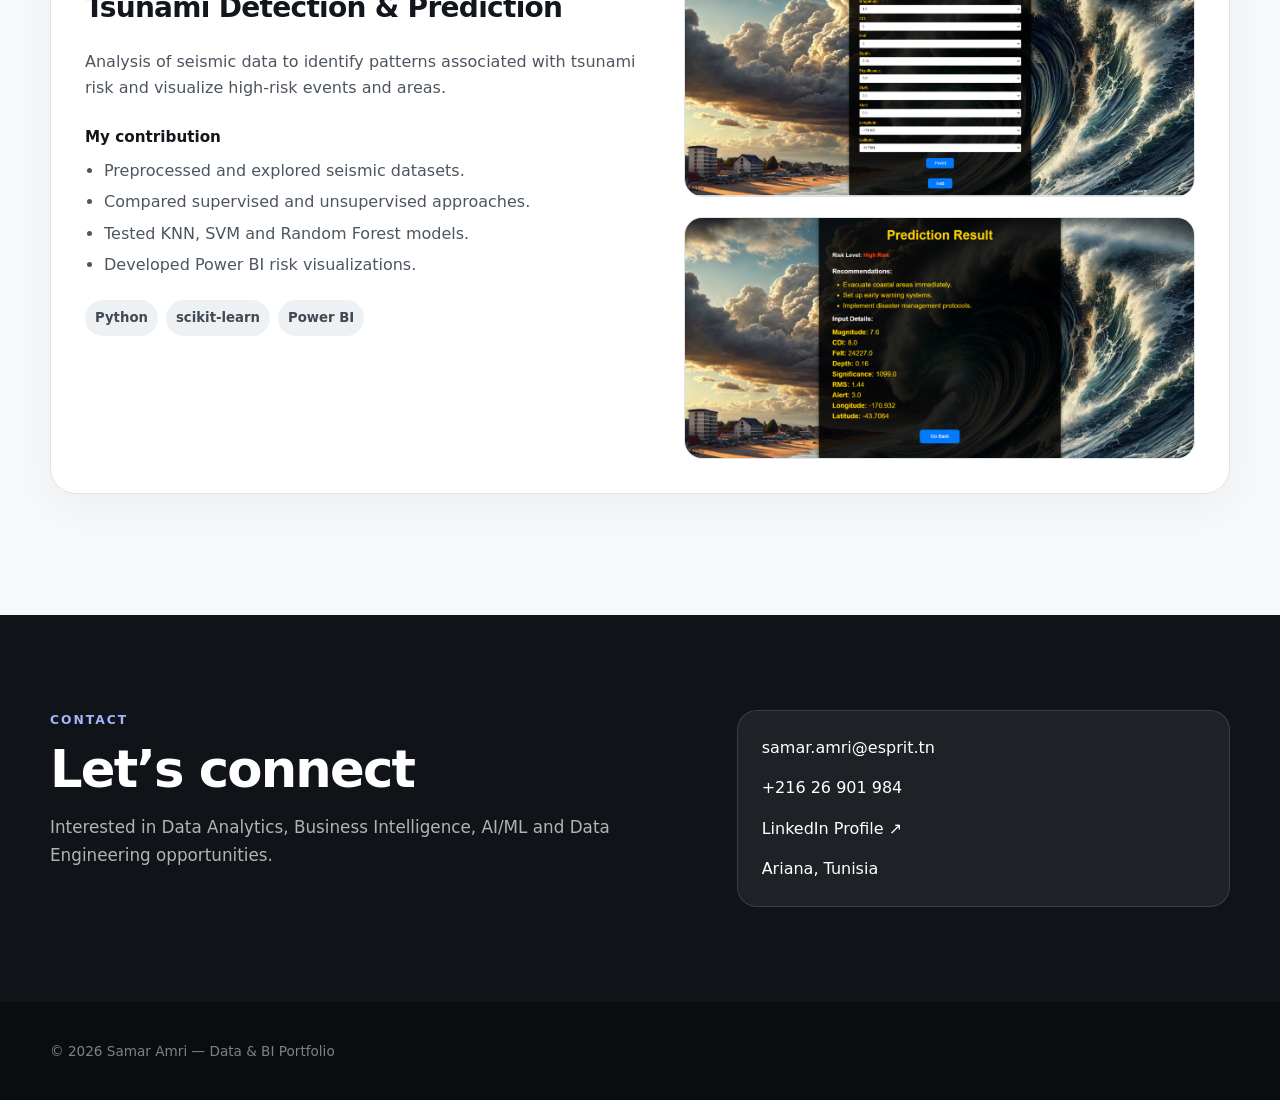
==== commit cb764bbb: "Rename file" ====
--- a/Samar_Amri_Portfolio_Project/index.html
+++ b/Samar_Amri_Portfolio_Project/index.html
@@ -368,7 +368,7 @@
                   <div class="project-visual">
             
   <img
-    src="images/sof1.png"
+    src="images/sof1.PNG"
     alt="Sofr Project Screenshot"
   />
         </article>
